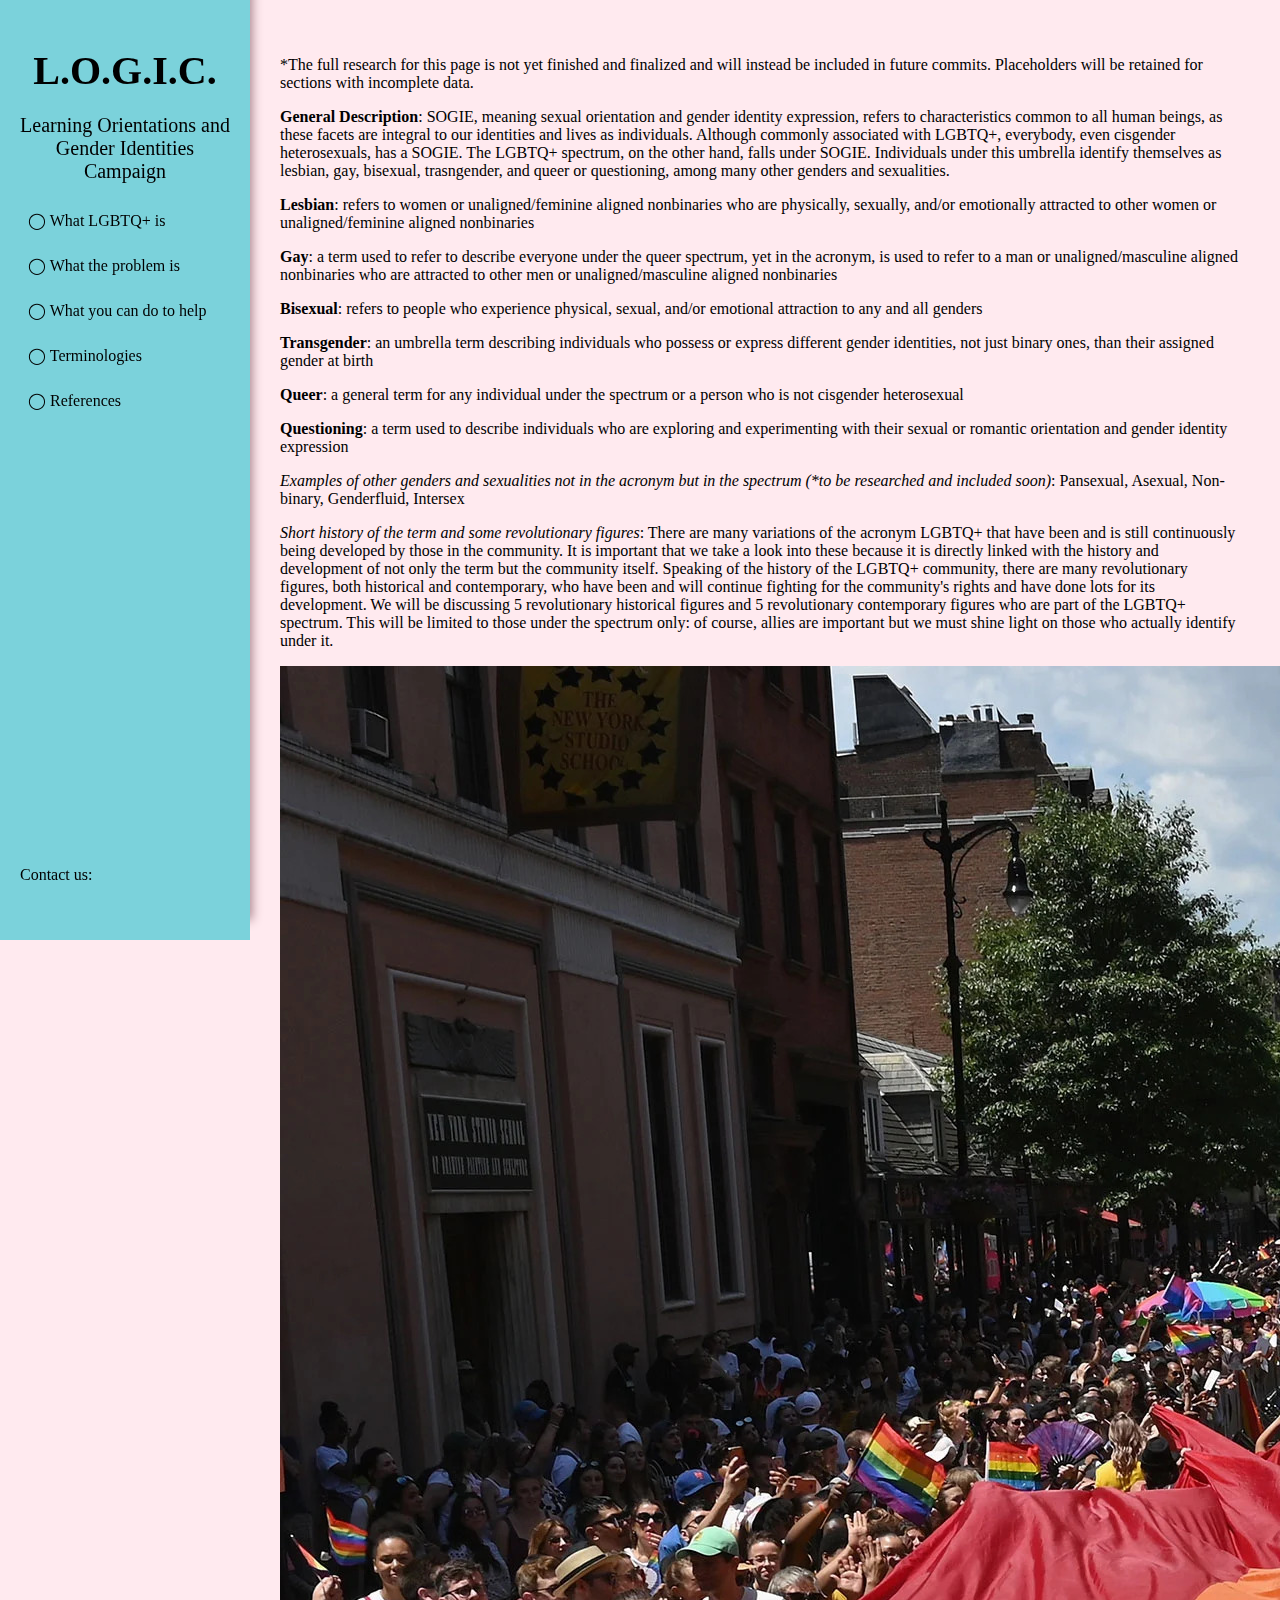
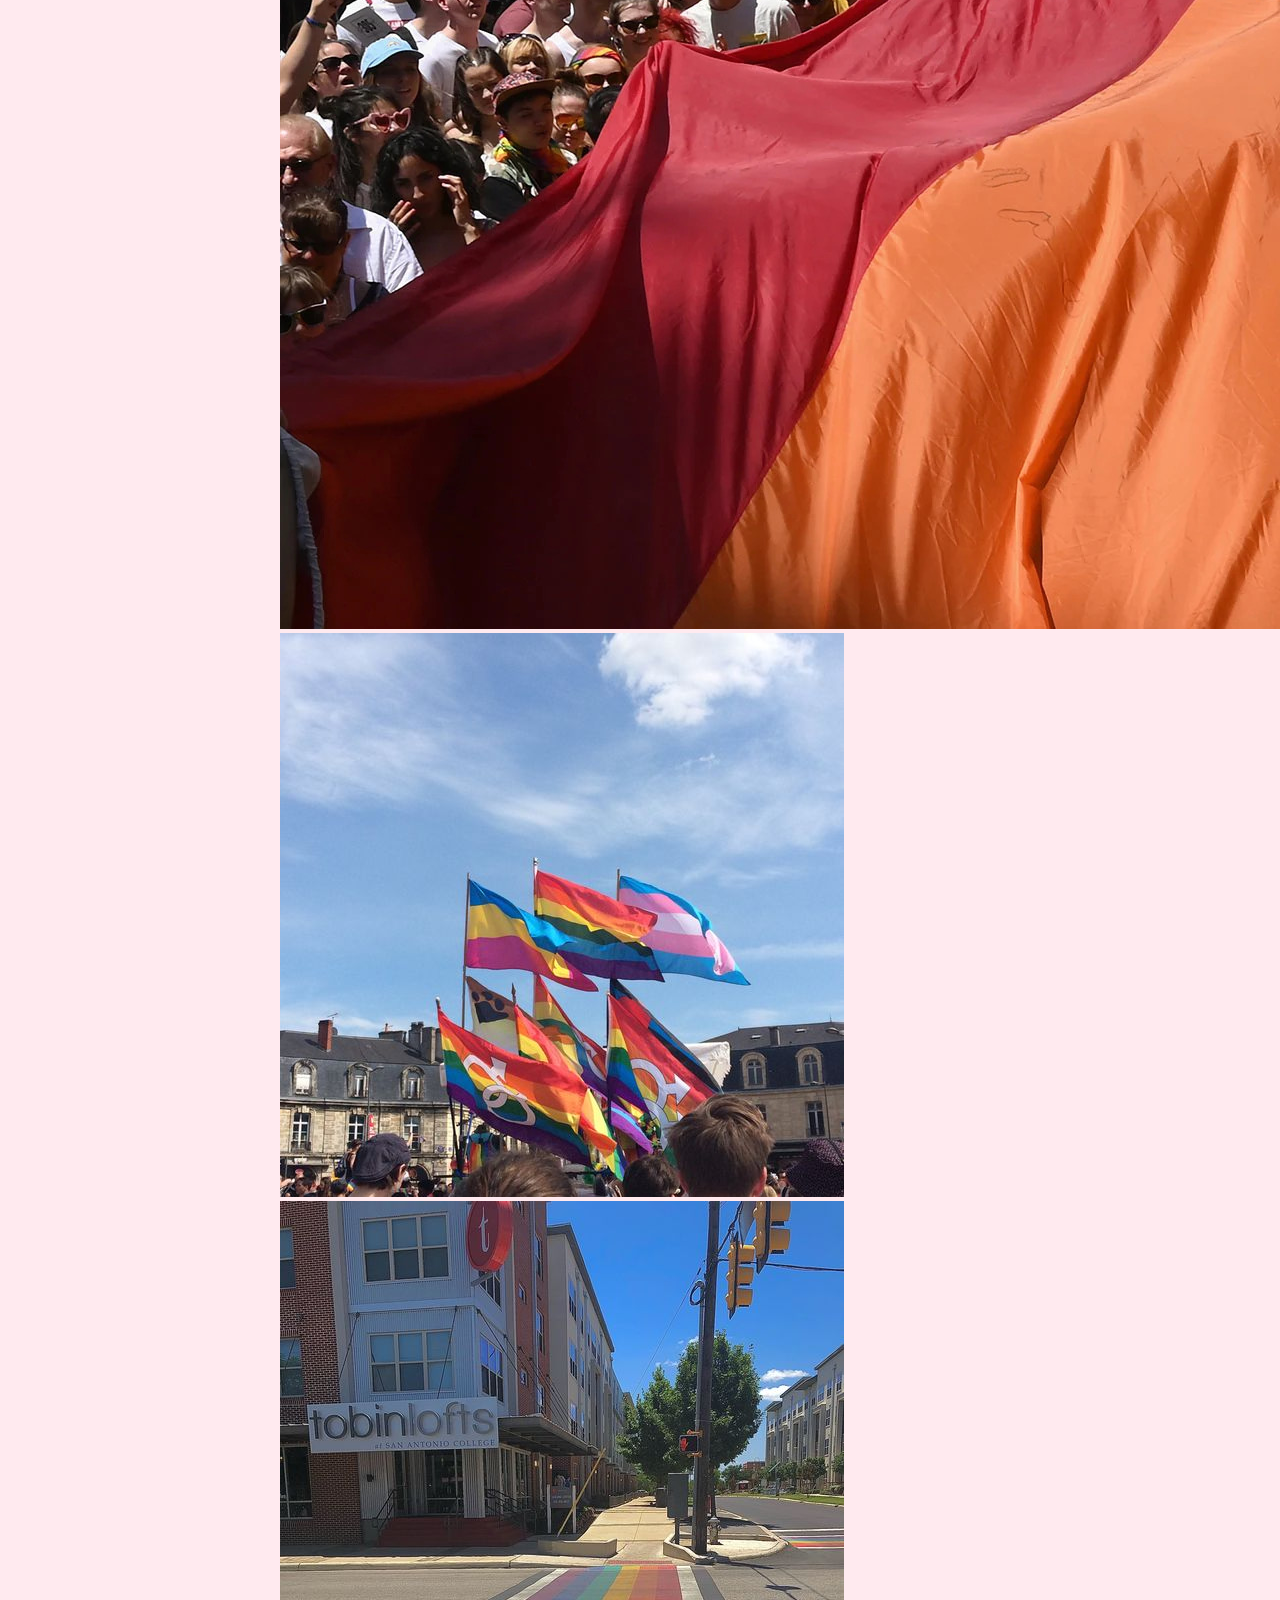
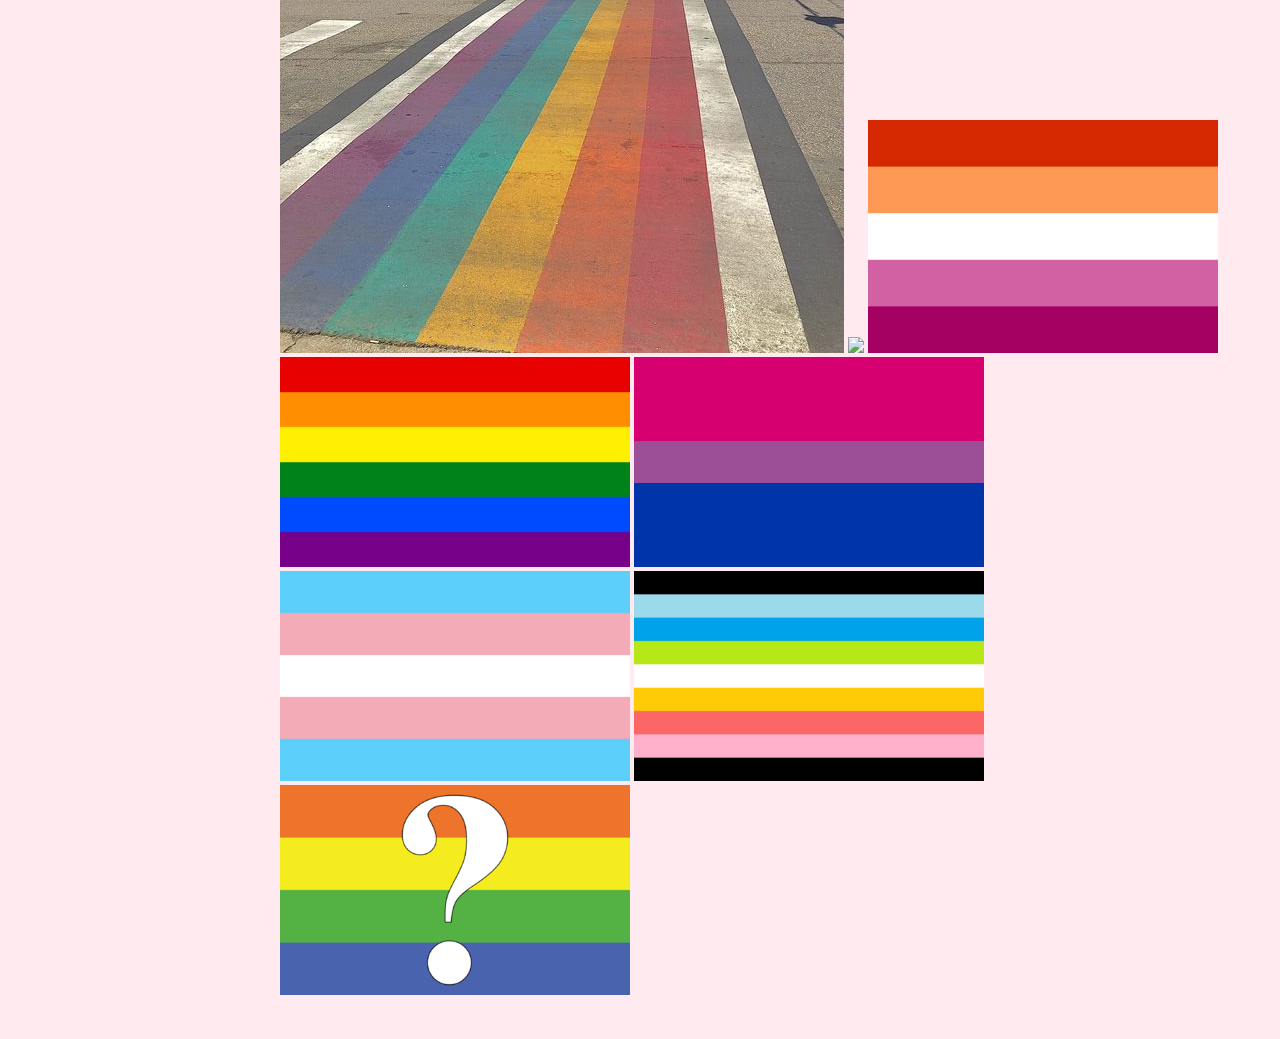
==== page1.html @ 788fd969 "Update page1.html" ====
<!DOCTYPE html>
<html>
    <head>
        <title>L.O.G.I.C.</title>
        <meta charset="UTF-8">
        <meta name="author" content="Alyssa Canillas and Mikaela Allauigan">
        <meta name="keywords" content="Queer, LGBTQ+, Gay, Lesbian, Bisexual, Transgender, Gender, Sexuality, Spectrum">
        <meta name="revised" content="02-10-22">

        <link rel="stylesheet" href="style.css">
        <link rel="icon" href="" type="image/ico">
    </head>
    <body>
        <div class="navbar">
            <div class="title">
                <a href="index.html">
                    <h1>L.O.G.I.C.</h1>
                    <p>Learning Orientations and Gender Identities Campaign</p>
                </a>
            </div>
            <ul>
                <a href="page1.html"><li class="navbuttons">What LGBTQ+ is</li></a>
                <a href="page2.html"><li class="navbuttons">What the problem is</li></a>
                <a href="page3.html"><li class="navbuttons">What you can do to help</li></a>
                <a href="page4.html"><li class="navbuttons">Terminologies</li></a>
                <a href="page5.html"><li class="navbuttons">References</li></a>
            </ul>
            <div class="contact">
                <p>Contact us:</p>
            </div>
        </div>
        <div class="content">
            <div class="description">
                <p>*The full research for this page is not yet finished and finalized and will instead be included in future commits. Placeholders will be retained for sections with incomplete data.</p>
                <p><b>General Description</b>: SOGIE, meaning sexual orientation and gender identity expression, refers to characteristics common to all human beings, as these facets are integral to our identities and lives as individuals. Although commonly associated with LGBTQ+, everybody, even cisgender heterosexuals, has a SOGIE. The LGBTQ+ spectrum, on the other hand, falls under SOGIE. Individuals under this umbrella identify themselves as lesbian, gay, bisexual, trasngender, and queer or questioning, among many other genders and sexualities.</p>
                <p><b>Lesbian</b>: refers to women or unaligned/feminine aligned nonbinaries who are physically, sexually, and/or emotionally attracted to other women or unaligned/feminine aligned nonbinaries </p>
                <p><b>Gay</b>: a term used to refer to describe everyone under the queer spectrum, yet in the acronym, is used to refer to a man or unaligned/masculine aligned nonbinaries who are attracted to other men or unaligned/masculine aligned nonbinaries</p>
                <p><b>Bisexual</b>: refers to people who experience physical, sexual, and/or emotional attraction to any and all genders</p>
                <p><b>Transgender</b>: an umbrella term describing individuals who possess or express different gender identities, not just binary ones, than their assigned gender at birth</p>
                <p><b>Queer</b>: a general term for any individual under the spectrum or a person who is not cisgender heterosexual</p>
                <p><b>Questioning</b>: a term used to describe individuals who are exploring and experimenting with their sexual or romantic orientation and gender identity expression</p>
                <p><i>Examples of other genders and sexualities not in the acronym but in the spectrum (*to be researched and included soon)</i>: Pansexual, Asexual, Non-binary, Genderfluid, Intersex</p>
                <p><i>Short history of the term and some revolutionary figures</i>: There are many variations of the acronym LGBTQ+ that have been and is still continuously being developed by those in the community. It is important that we take a look into these because it is directly linked with the history and development of not only the term but the community itself. Speaking of the history of the LGBTQ+ community, there are many revolutionary figures, both historical and contemporary, who have been and will continue fighting for the community's rights and have done lots for its development. We will be discussing 5 revolutionary historical figures and 5 revolutionary contemporary figures who are part of the LGBTQ+ spectrum. This will be limited to those under the spectrum only: of course, allies are important but we must shine light on those who actually identify under it.</p>
                <img src="images/what is lgbtq.jpg">
                <img src="images/genders and sexualities (1).jpg">
                <img src="images/genders and sexualities (2).jpg">
                <img src="images/pride icon.jpg">
                <img src="images/lesbian.png">
                <img src="images/gay.png">
                <img src="images/bisexual.png">
                <img src="images/transgender.png">
                <img src="images/queer.png">
                <img src="images/questioning.png">
            </div>
        </div>
    </body>
</html>
---- style.css ----
* {
    font-size: 16px;
    text-decoration: none;
    color: black;
}

body {
    background-color: #ffeaef;
    padding: 0px;
    margin: 0px;
}

.navbar {
    width: 210px;
    height: 100%;
    position: fixed;
    top: 0px;
    left: 0px;
    background-color: #7bd2db;
    padding: 20px;
    box-shadow: 2px -20px 10px #a7828b;
}

li.navbuttons {
    list-style-type: none;
    margin-left: -40px;
    margin-bottom: 10px;
    padding: 8px;
    border-radius: 10px;
    transition: ease-in-out background-color 0.2s;
}

li.navbuttons:hover {
    background-color: #ffd9e2;
}

li.navbuttons.selected {
    background-color: #ffd9e2;
}

li.navbuttons::before {
    content: "◯ ";
}

.contact {
    position: fixed;
    bottom: 0px;
}

.title > a > h1 {
    font-size: 40px;
    text-align: center;
    margin-bottom: 0px;
}

.title > a > p {
    font-size: 20px;
    text-align: center;
}

.description {
    margin-left: 240px;
    padding: 40px;
}
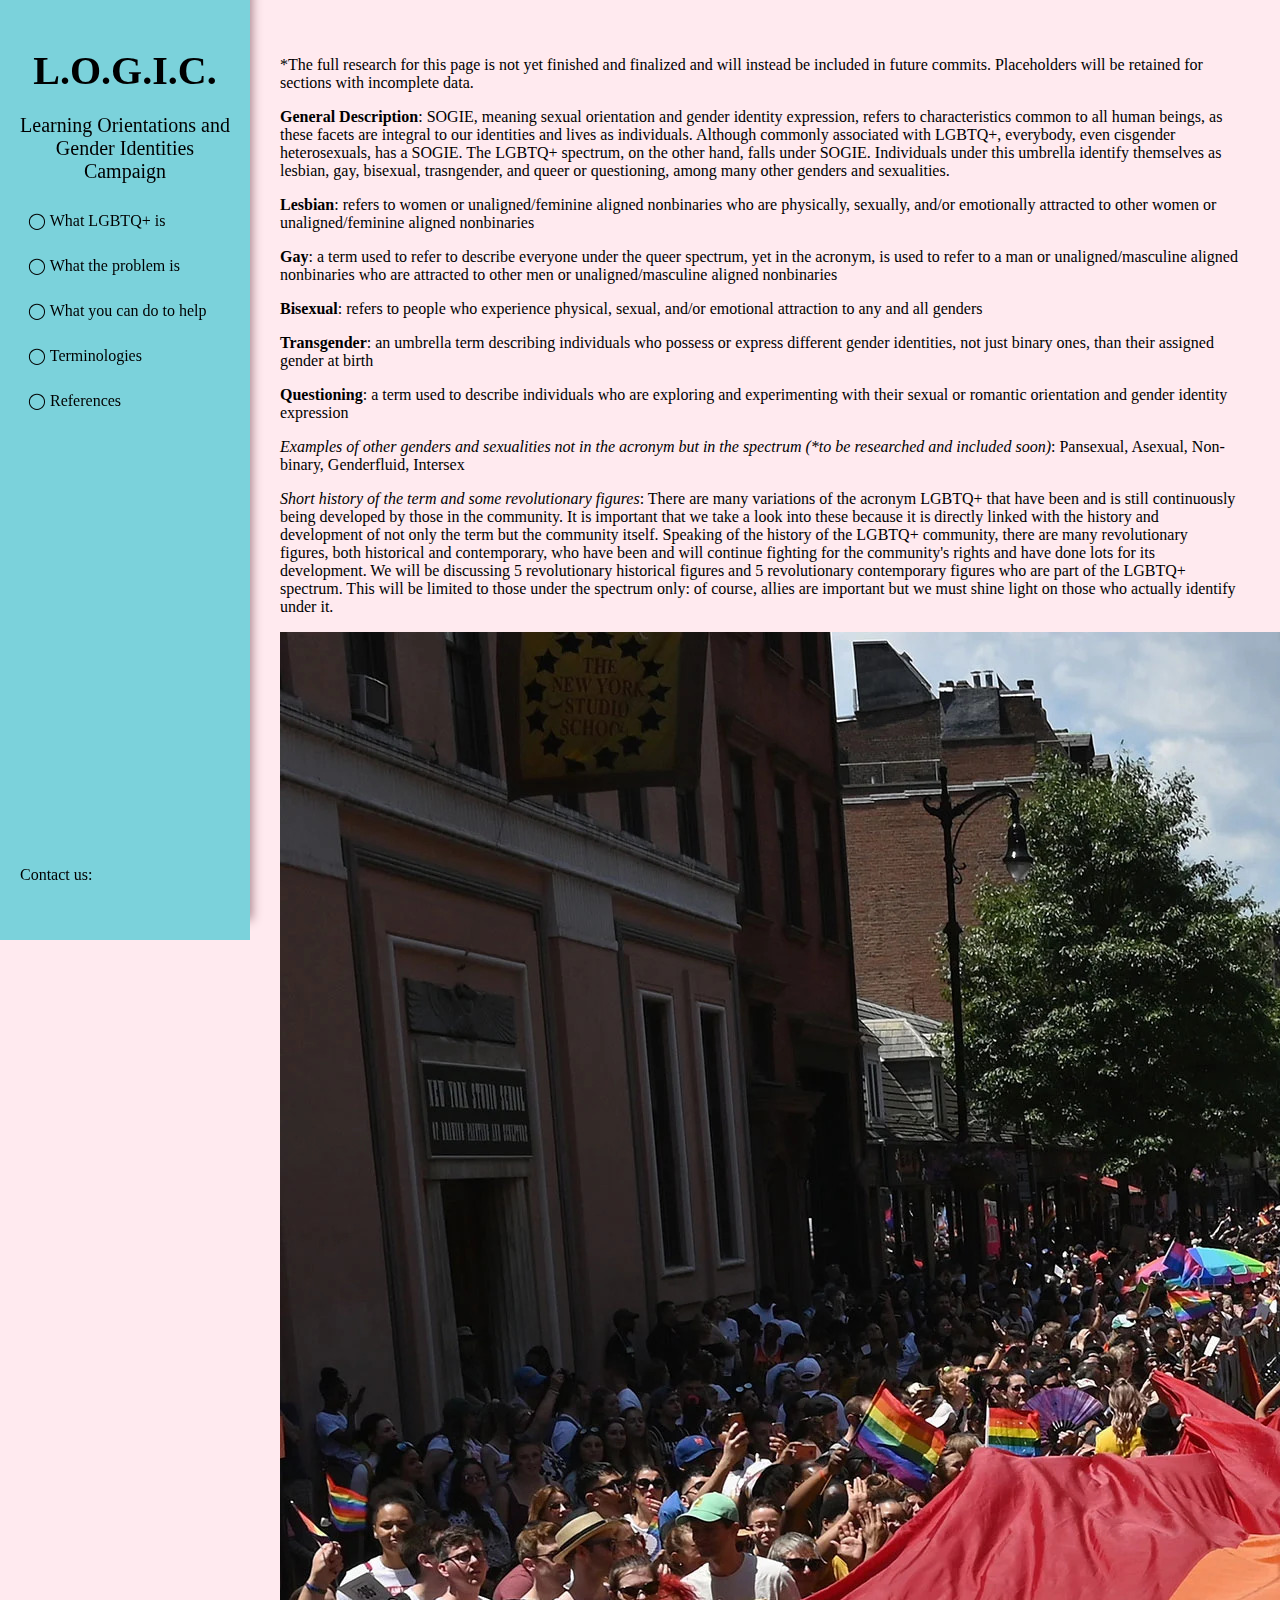
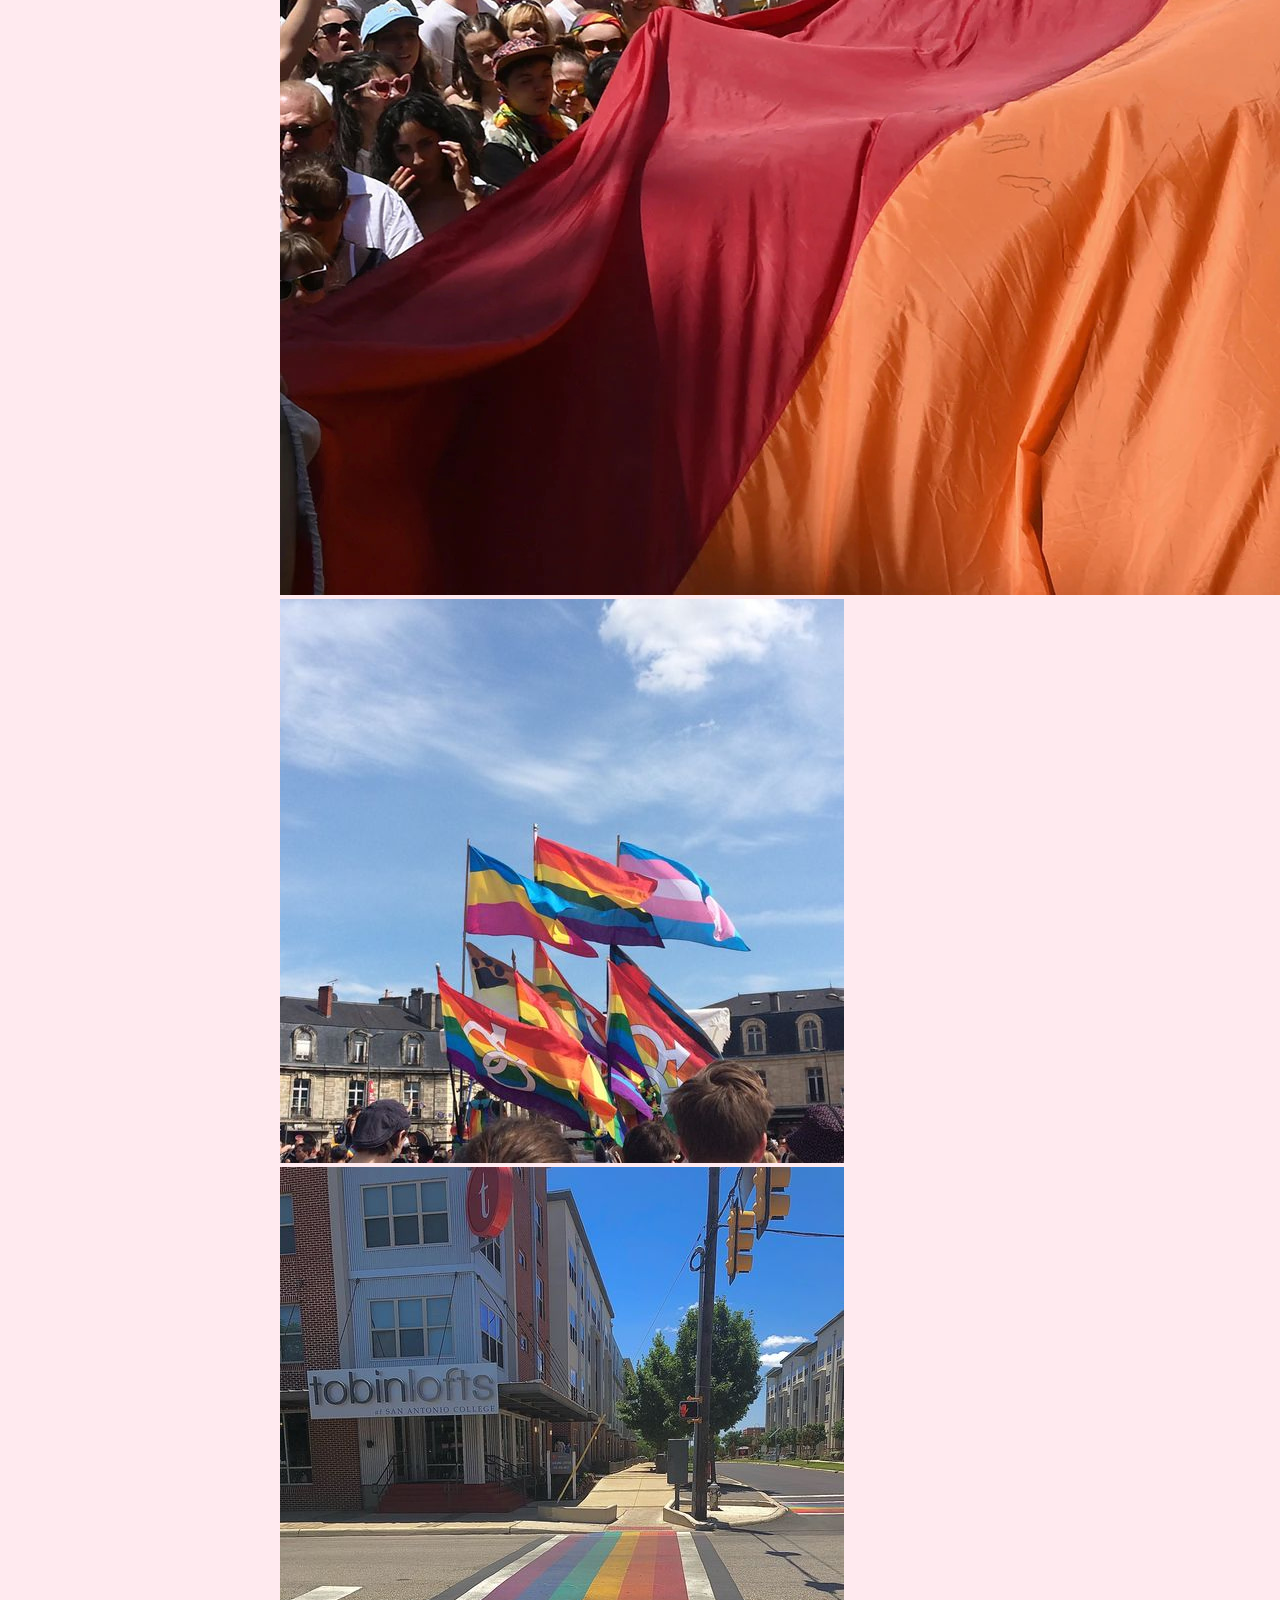
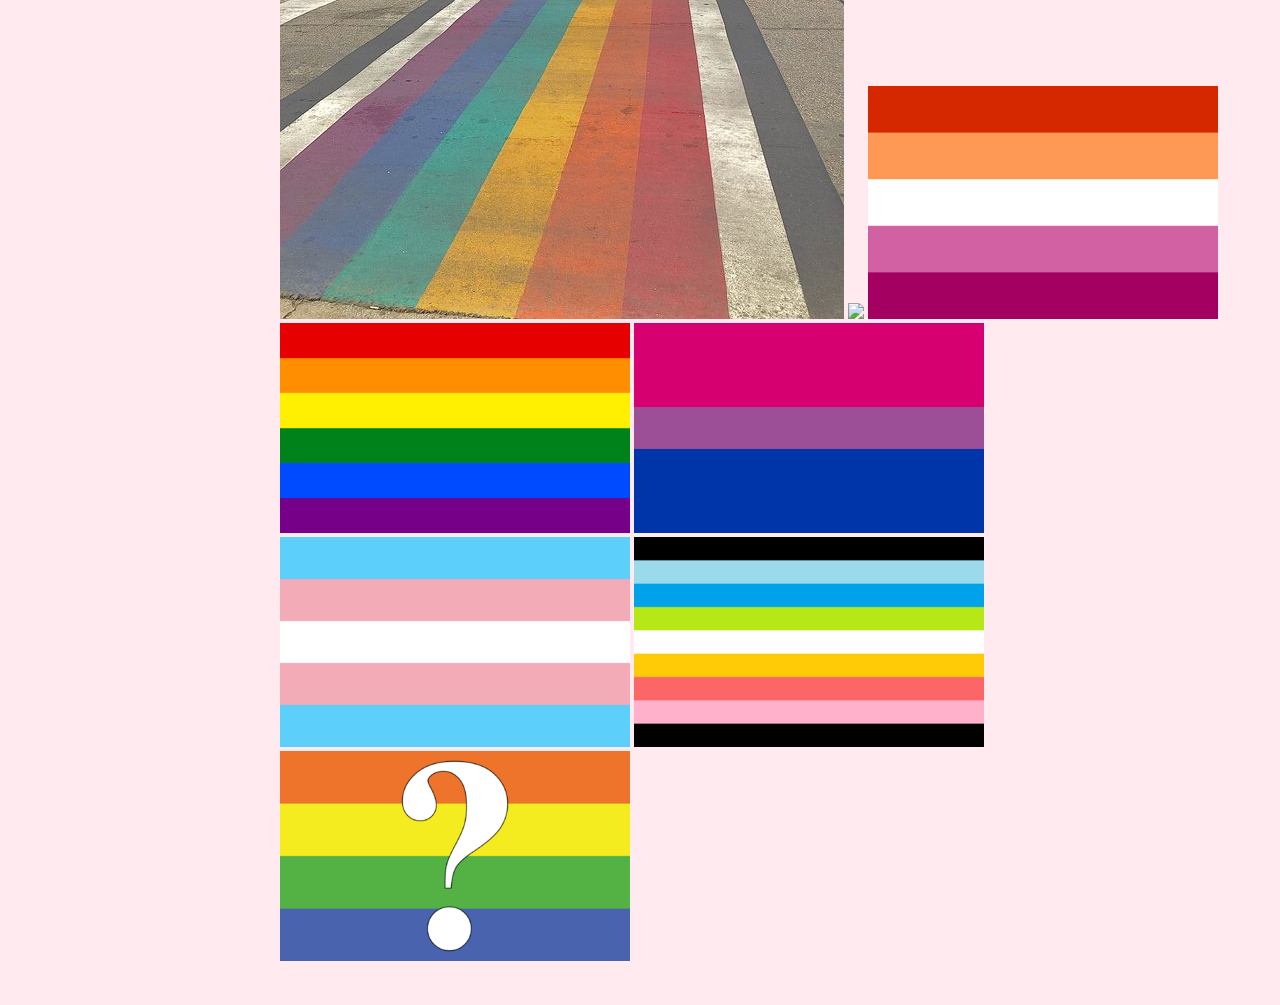
==== commit 951892b5: "Update page1.html" ====
--- a/page1.html
+++ b/page1.html
@@ -37,7 +37,6 @@
                 <p><b>Gay</b>: a term used to refer to describe everyone under the queer spectrum, yet in the acronym, is used to refer to a man or unaligned/masculine aligned nonbinaries who are attracted to other men or unaligned/masculine aligned nonbinaries</p>
                 <p><b>Bisexual</b>: refers to people who experience physical, sexual, and/or emotional attraction to any and all genders</p>
                 <p><b>Transgender</b>: an umbrella term describing individuals who possess or express different gender identities, not just binary ones, than their assigned gender at birth</p>
-                <p><b>Queer</b>: a general term for any individual under the spectrum or a person who is not cisgender heterosexual</p>
                 <p><b>Questioning</b>: a term used to describe individuals who are exploring and experimenting with their sexual or romantic orientation and gender identity expression</p>
                 <p><i>Examples of other genders and sexualities not in the acronym but in the spectrum (*to be researched and included soon)</i>: Pansexual, Asexual, Non-binary, Genderfluid, Intersex</p>
                 <p><i>Short history of the term and some revolutionary figures</i>: There are many variations of the acronym LGBTQ+ that have been and is still continuously being developed by those in the community. It is important that we take a look into these because it is directly linked with the history and development of not only the term but the community itself. Speaking of the history of the LGBTQ+ community, there are many revolutionary figures, both historical and contemporary, who have been and will continue fighting for the community's rights and have done lots for its development. We will be discussing 5 revolutionary historical figures and 5 revolutionary contemporary figures who are part of the LGBTQ+ spectrum. This will be limited to those under the spectrum only: of course, allies are important but we must shine light on those who actually identify under it.</p>
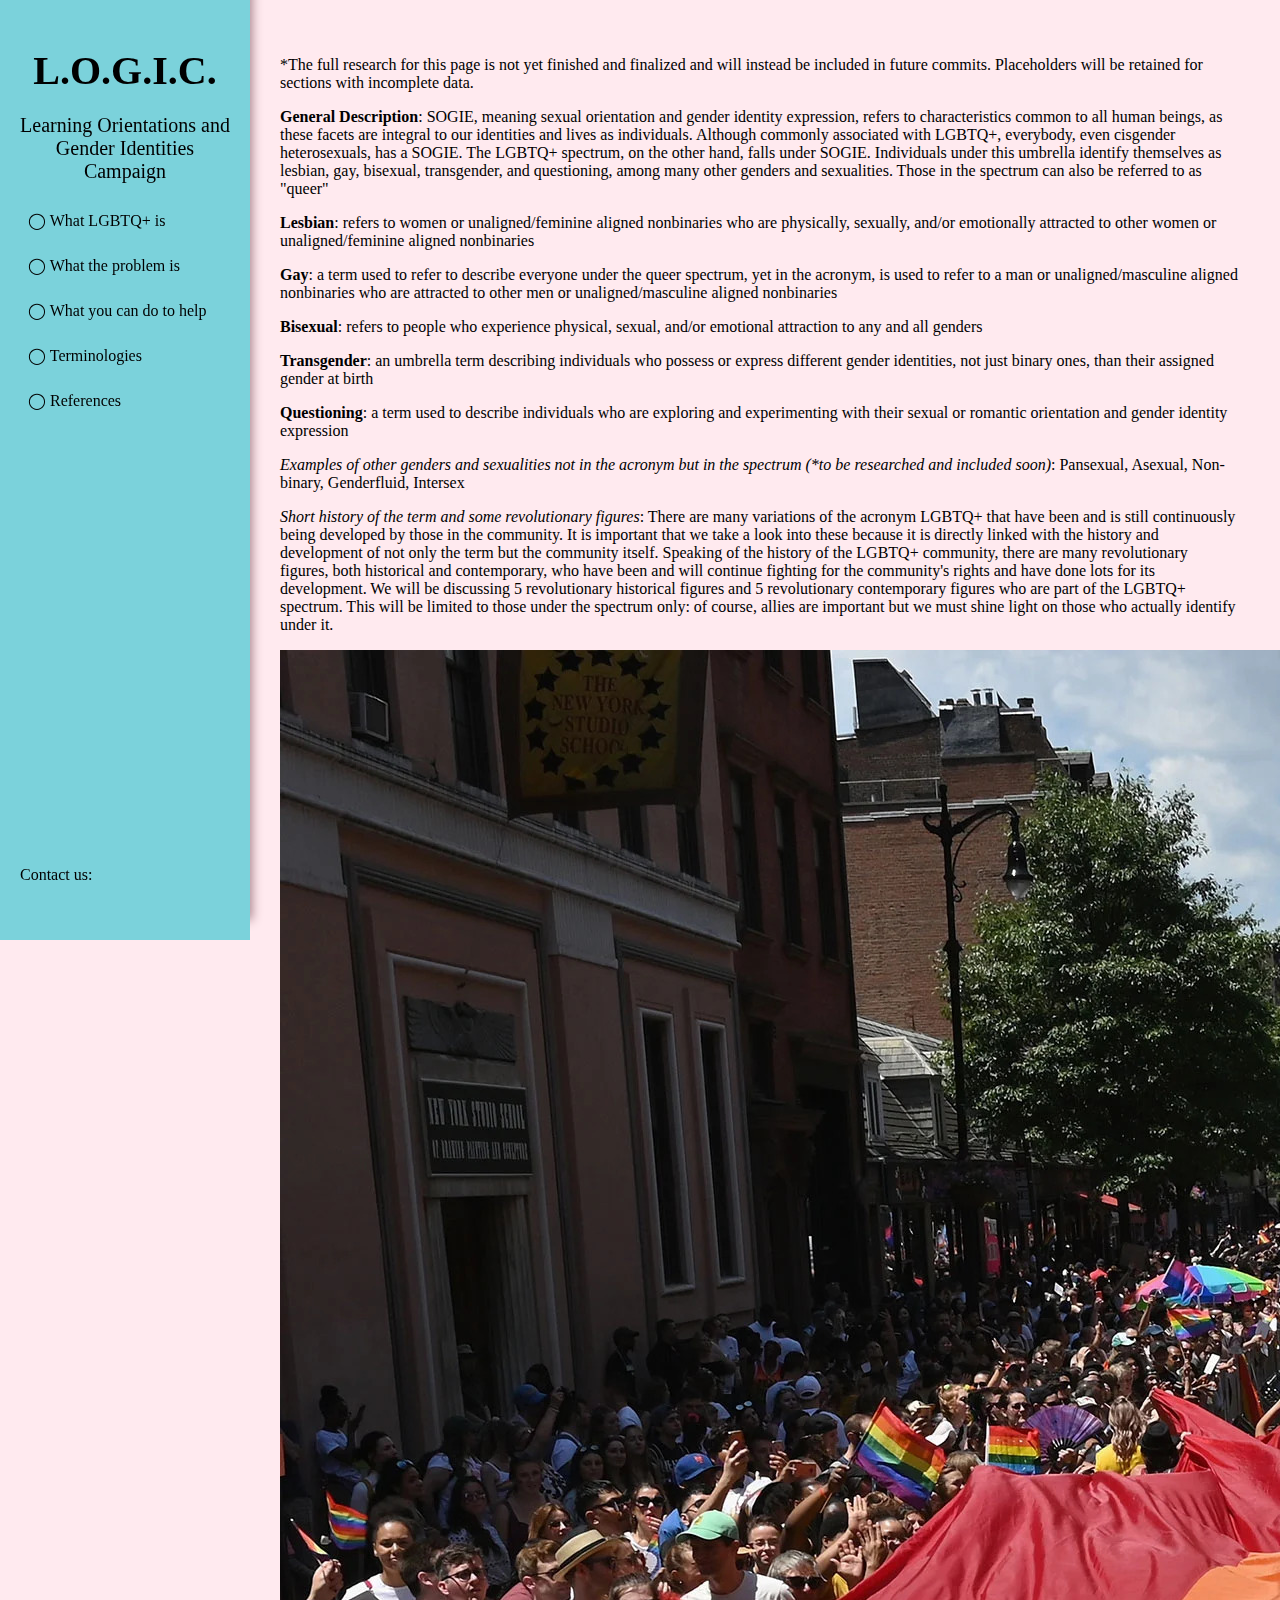
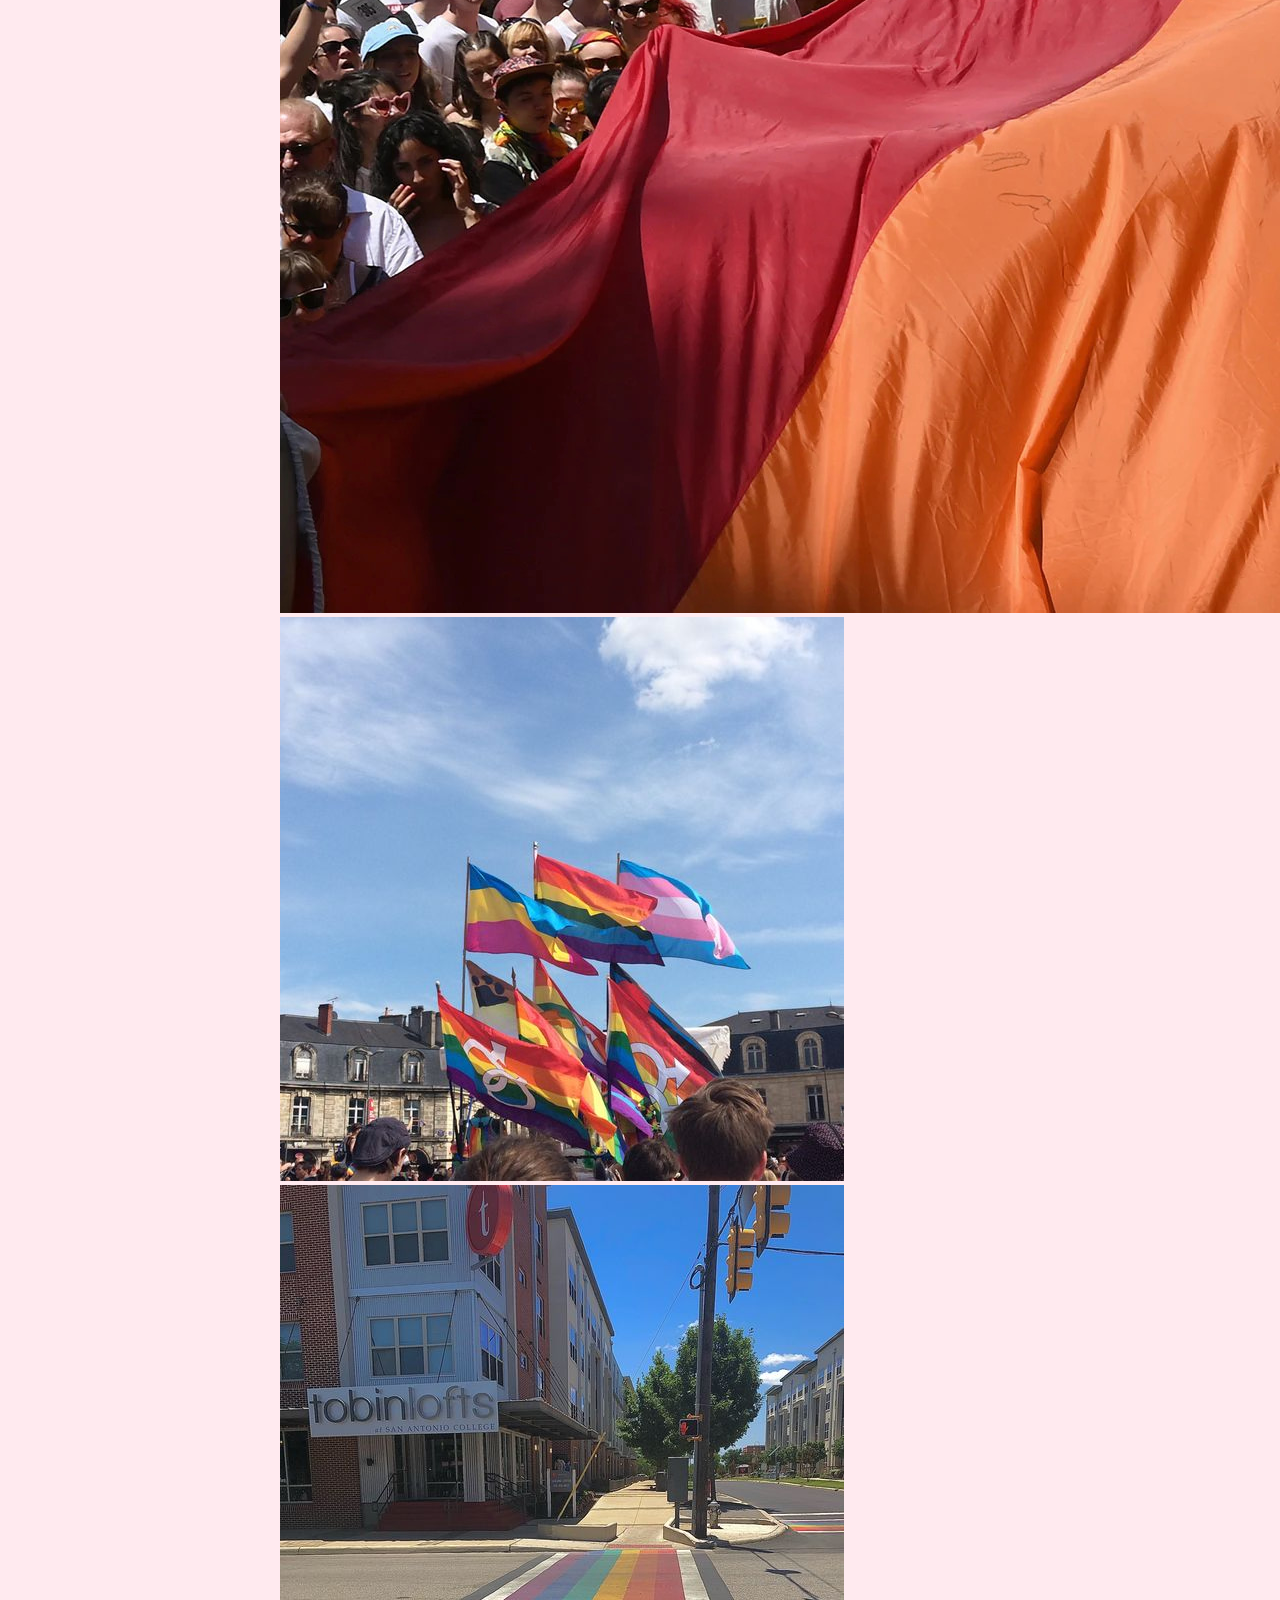
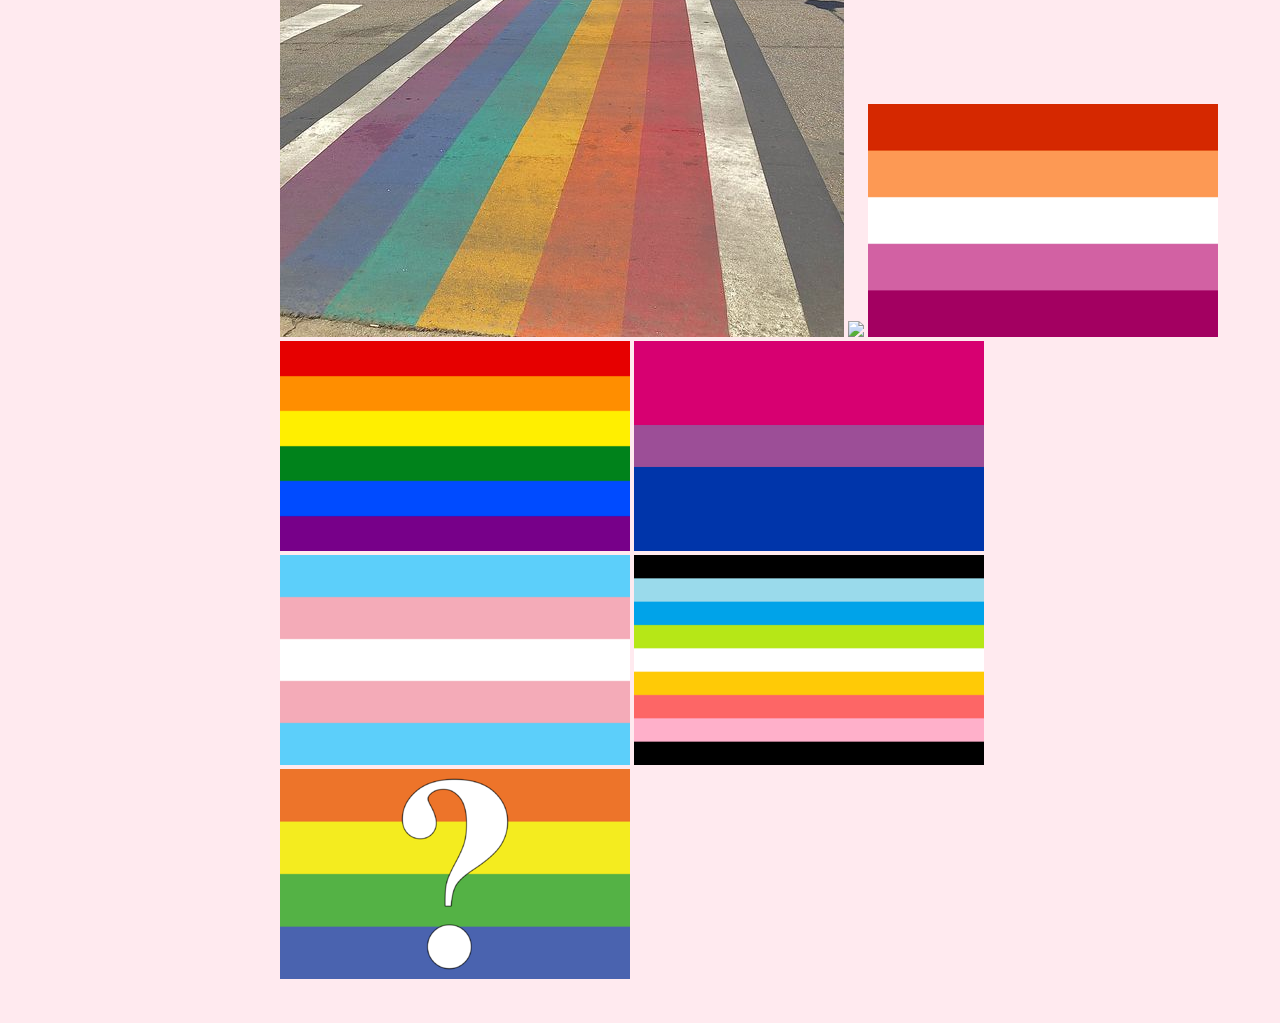
==== commit b49cd9ba: "Update page1.html" ====
--- a/page1.html
+++ b/page1.html
@@ -32,7 +32,7 @@
         <div class="content">
             <div class="description">
                 <p>*The full research for this page is not yet finished and finalized and will instead be included in future commits. Placeholders will be retained for sections with incomplete data.</p>
-                <p><b>General Description</b>: SOGIE, meaning sexual orientation and gender identity expression, refers to characteristics common to all human beings, as these facets are integral to our identities and lives as individuals. Although commonly associated with LGBTQ+, everybody, even cisgender heterosexuals, has a SOGIE. The LGBTQ+ spectrum, on the other hand, falls under SOGIE. Individuals under this umbrella identify themselves as lesbian, gay, bisexual, trasngender, and queer or questioning, among many other genders and sexualities.</p>
+                <p><b>General Description</b>: SOGIE, meaning sexual orientation and gender identity expression, refers to characteristics common to all human beings, as these facets are integral to our identities and lives as individuals. Although commonly associated with LGBTQ+, everybody, even cisgender heterosexuals, has a SOGIE. The LGBTQ+ spectrum, on the other hand, falls under SOGIE. Individuals under this umbrella identify themselves as <a href="#lesbian">lesbian</a>, <a href="#gay">gay</a>, <a href="#bisexual">bisexual</a>, <a href="#transgender">transgender</a>, and <a href="#questioning">questioning</a>, among many <a href="#other">other genders and sexualities</a>. Those in the spectrum can also be referred to as "queer"</p>
                 <p><b>Lesbian</b>: refers to women or unaligned/feminine aligned nonbinaries who are physically, sexually, and/or emotionally attracted to other women or unaligned/feminine aligned nonbinaries </p>
                 <p><b>Gay</b>: a term used to refer to describe everyone under the queer spectrum, yet in the acronym, is used to refer to a man or unaligned/masculine aligned nonbinaries who are attracted to other men or unaligned/masculine aligned nonbinaries</p>
                 <p><b>Bisexual</b>: refers to people who experience physical, sexual, and/or emotional attraction to any and all genders</p>
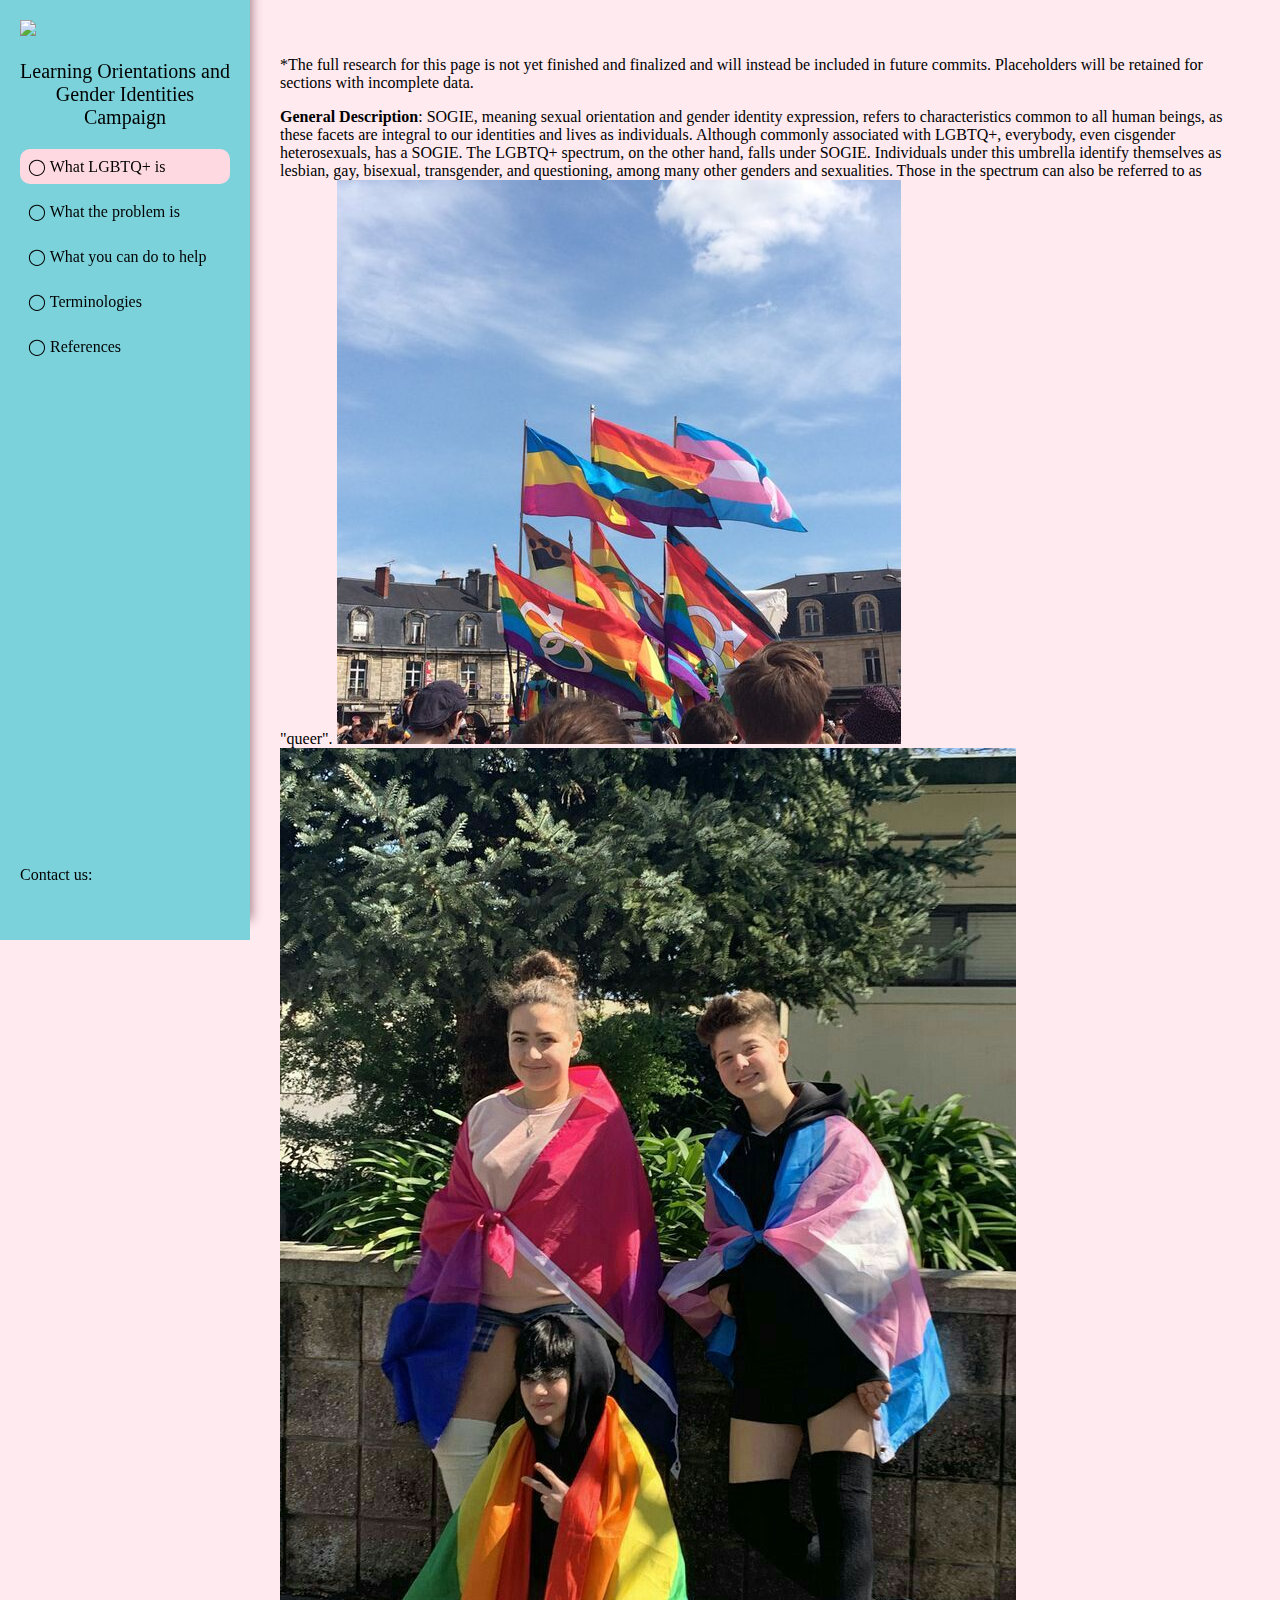
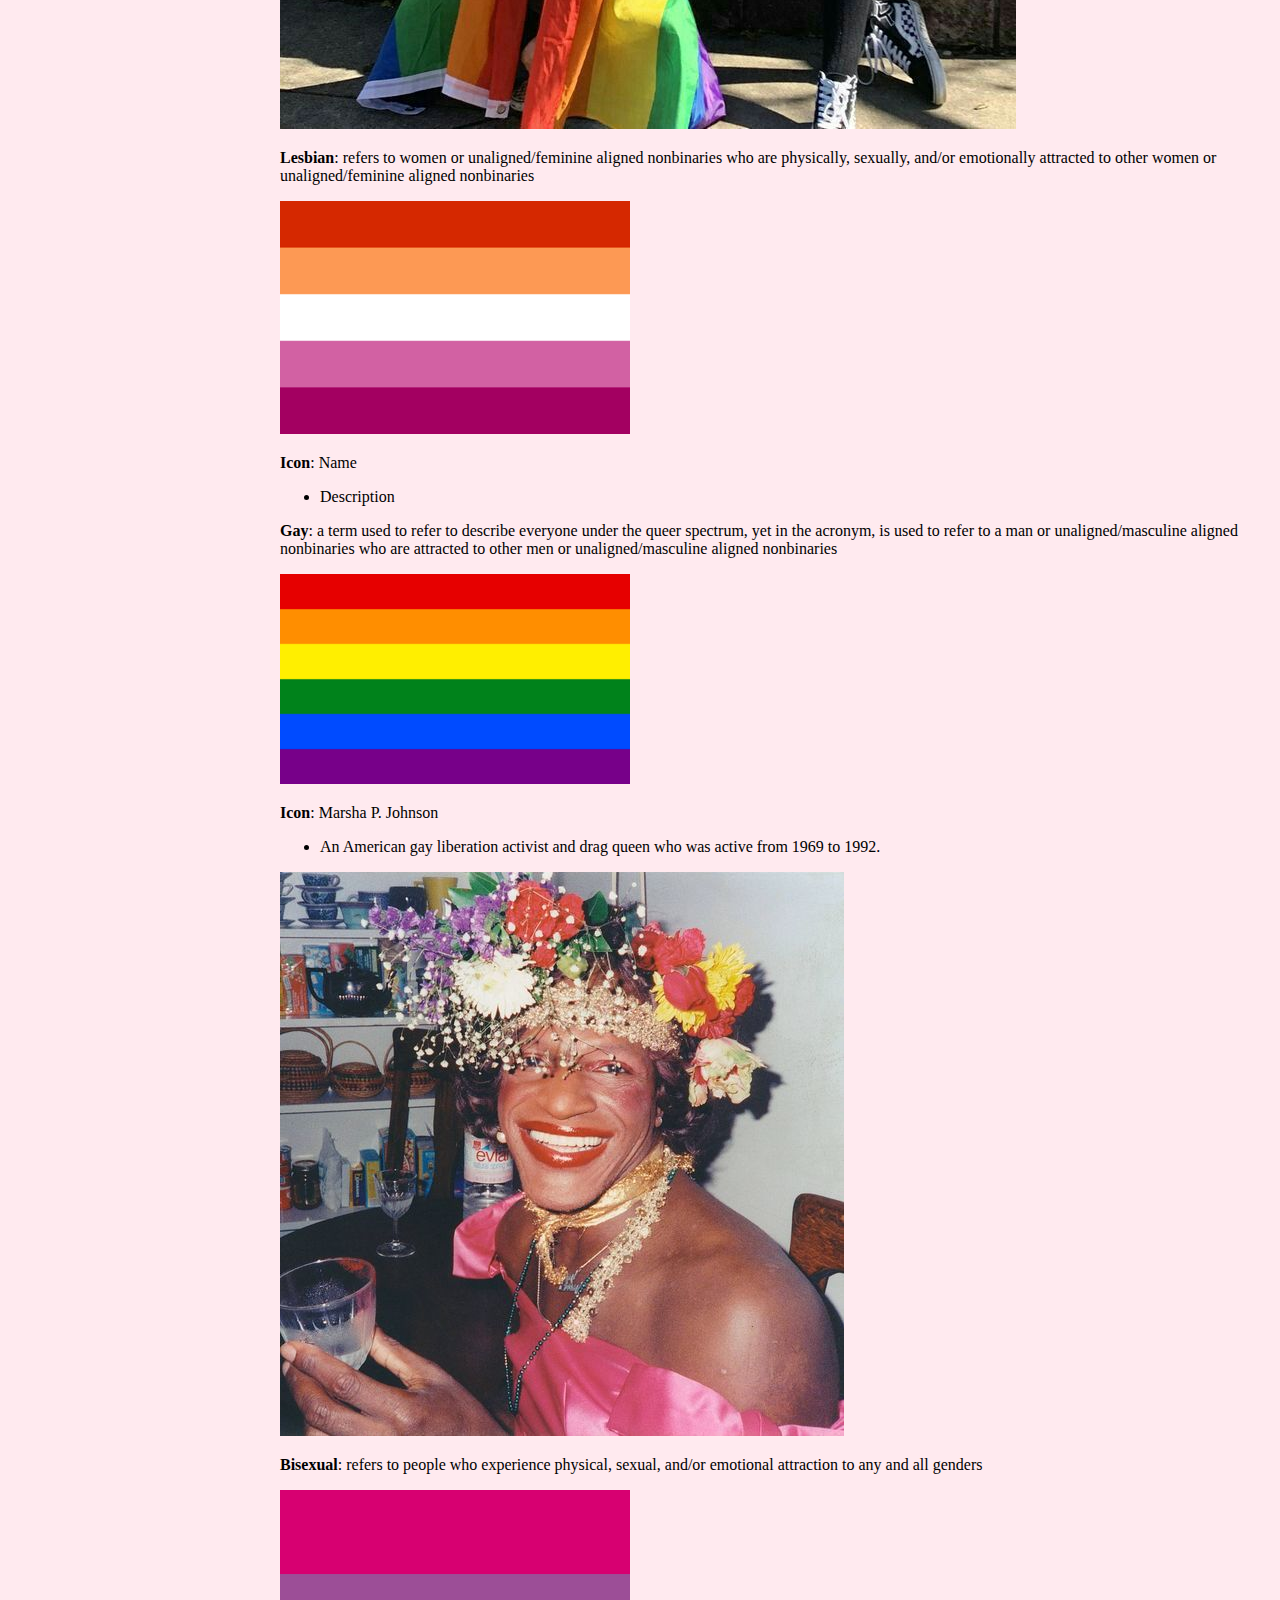
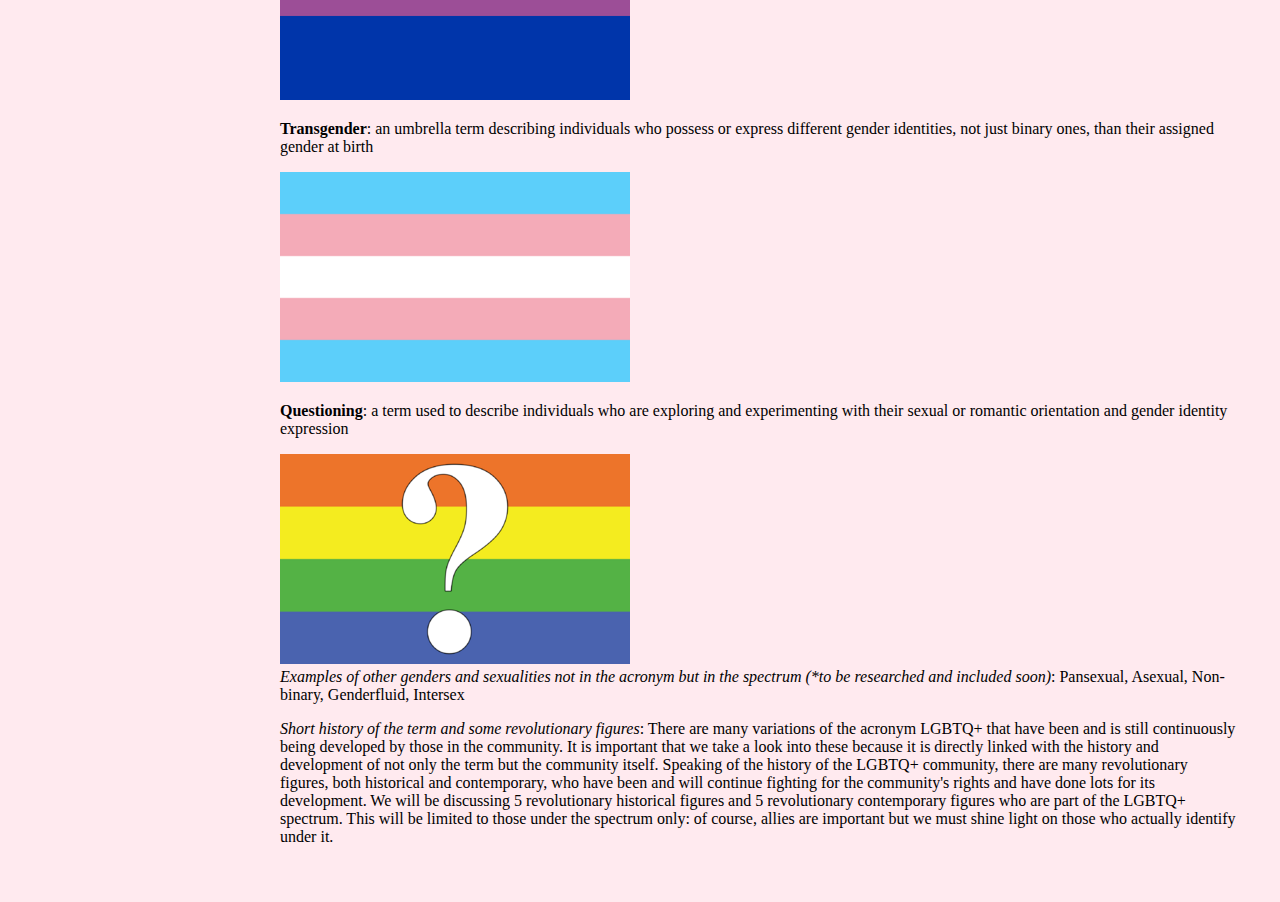
==== commit 42506427: "added logo, layout content" ====
--- a/page1.html
+++ b/page1.html
@@ -14,12 +14,12 @@
         <div class="navbar">
             <div class="title">
                 <a href="index.html">
-                    <h1>L.O.G.I.C.</h1>
-                    <p>Learning Orientations and Gender Identities Campaign</p>
+                    <img src="images/logo.png" id="logo">
+                    <p id="title">Learning Orientations and Gender Identities Campaign</p>
                 </a>
             </div>
             <ul>
-                <a href="page1.html"><li class="navbuttons">What LGBTQ+ is</li></a>
+                <a href="page1.html"><li class="navbuttons selected">What LGBTQ+ is</li></a>
                 <a href="page2.html"><li class="navbuttons">What the problem is</li></a>
                 <a href="page3.html"><li class="navbuttons">What you can do to help</li></a>
                 <a href="page4.html"><li class="navbuttons">Terminologies</li></a>
@@ -32,24 +32,54 @@
         <div class="content">
             <div class="description">
                 <p>*The full research for this page is not yet finished and finalized and will instead be included in future commits. Placeholders will be retained for sections with incomplete data.</p>
-                <p><b>General Description</b>: SOGIE, meaning sexual orientation and gender identity expression, refers to characteristics common to all human beings, as these facets are integral to our identities and lives as individuals. Although commonly associated with LGBTQ+, everybody, even cisgender heterosexuals, has a SOGIE. The LGBTQ+ spectrum, on the other hand, falls under SOGIE. Individuals under this umbrella identify themselves as <a href="#lesbian">lesbian</a>, <a href="#gay">gay</a>, <a href="#bisexual">bisexual</a>, <a href="#transgender">transgender</a>, and <a href="#questioning">questioning</a>, among many <a href="#other">other genders and sexualities</a>. Those in the spectrum can also be referred to as "queer"</p>
-                <p><b>Lesbian</b>: refers to women or unaligned/feminine aligned nonbinaries who are physically, sexually, and/or emotionally attracted to other women or unaligned/feminine aligned nonbinaries </p>
-                <p><b>Gay</b>: a term used to refer to describe everyone under the queer spectrum, yet in the acronym, is used to refer to a man or unaligned/masculine aligned nonbinaries who are attracted to other men or unaligned/masculine aligned nonbinaries</p>
-                <p><b>Bisexual</b>: refers to people who experience physical, sexual, and/or emotional attraction to any and all genders</p>
-                <p><b>Transgender</b>: an umbrella term describing individuals who possess or express different gender identities, not just binary ones, than their assigned gender at birth</p>
-                <p><b>Questioning</b>: a term used to describe individuals who are exploring and experimenting with their sexual or romantic orientation and gender identity expression</p>
-                <p><i>Examples of other genders and sexualities not in the acronym but in the spectrum (*to be researched and included soon)</i>: Pansexual, Asexual, Non-binary, Genderfluid, Intersex</p>
+                <div id="lgbtq">
+                    <span><b>General Description</b>: SOGIE, meaning sexual orientation and gender identity expression, refers to characteristics common to all human beings, as these facets are integral to our identities and lives as individuals. Although commonly associated with LGBTQ+, everybody, even cisgender heterosexuals, has a SOGIE. The LGBTQ+ spectrum, on the other hand, falls under SOGIE. Individuals under this umbrella identify themselves as <a href="#lesbian">lesbian</a>, <a href="#gay">gay</a>, <a href="#bisexual">bisexual</a>, <a href="#transgender">transgender</a>, and <a href="#questioning">questioning</a>, among many <a href="#other">other genders and sexualities</a>. Those in the spectrum can also be referred to as "queer".</span>
+                    <img src="images/genders and sexualities (1).jpg">
+                    <img src="images/lgbtq flags.jpg">
+                </div>
+                <div class="identities">
+                    <div class="expression">
+                        <p id="lesbian"><b>Lesbian</b>: refers to women or unaligned/feminine aligned nonbinaries who are physically, sexually, and/or emotionally attracted to other women or unaligned/feminine aligned nonbinaries </p>
+                        <img src="images/lesbian.png">
+                    </div>
+                    <div class="icons">
+                        <div class="idols">
+                            <p><b>Icon</b>: Name</p>
+                            <ul>
+                                <li>Description</li>
+                            </ul>
+                        </div>
+                    </div>
+                </div>
+                <div class="identities">
+                    <div class="expression">
+                        <p id="gay"><b>Gay</b>: a term used to refer to describe everyone under the queer spectrum, yet in the acronym, is used to refer to a man or unaligned/masculine aligned nonbinaries who are attracted to other men or unaligned/masculine aligned nonbinaries</p>
+                        <img src="images/gay.png">
+                    </div>
+                    <div class="icons">
+                        <div class="idols">
+                            <p><b>Icon</b>: Marsha P. Johnson</p>
+                            <ul>
+                                <li>An American gay liberation activist and drag queen who was active from 1969 to 1992.</li>
+                            </ul>
+                        </div>
+                        <img src="images/lgbtq icon.jpg">
+                    </div>
+                </div>
+                <div class="identities">
+                    <p id="bisexual"><b>Bisexual</b>: refers to people who experience physical, sexual, and/or emotional attraction to any and all genders</p>
+                    <img src="images/bisexual.png">
+                </div>
+                <div class="identities">
+                    <p id="transgender"><b>Transgender</b>: an umbrella term describing individuals who possess or express different gender identities, not just binary ones, than their assigned gender at birth</p>
+                    <img src="images/transgender.png">
+                </div>
+                <div class="identities">
+                    <p><b>Questioning</b>: a term used to describe individuals who are exploring and experimenting with their sexual or romantic orientation and gender identity expression</p>
+                    <img src="images/questioning.png">
+                </div>
+                <i>Examples of other genders and sexualities not in the acronym but in the spectrum (*to be researched and included soon)</i>: Pansexual, Asexual, Non-binary, Genderfluid, Intersex</p>
                 <p><i>Short history of the term and some revolutionary figures</i>: There are many variations of the acronym LGBTQ+ that have been and is still continuously being developed by those in the community. It is important that we take a look into these because it is directly linked with the history and development of not only the term but the community itself. Speaking of the history of the LGBTQ+ community, there are many revolutionary figures, both historical and contemporary, who have been and will continue fighting for the community's rights and have done lots for its development. We will be discussing 5 revolutionary historical figures and 5 revolutionary contemporary figures who are part of the LGBTQ+ spectrum. This will be limited to those under the spectrum only: of course, allies are important but we must shine light on those who actually identify under it.</p>
-                <img src="images/what is lgbtq.jpg">
-                <img src="images/genders and sexualities (1).jpg">
-                <img src="images/genders and sexualities (2).jpg">
-                <img src="images/pride icon.jpg">
-                <img src="images/lesbian.png">
-                <img src="images/gay.png">
-                <img src="images/bisexual.png">
-                <img src="images/transgender.png">
-                <img src="images/queer.png">
-                <img src="images/questioning.png">
             </div>
         </div>
     </body>
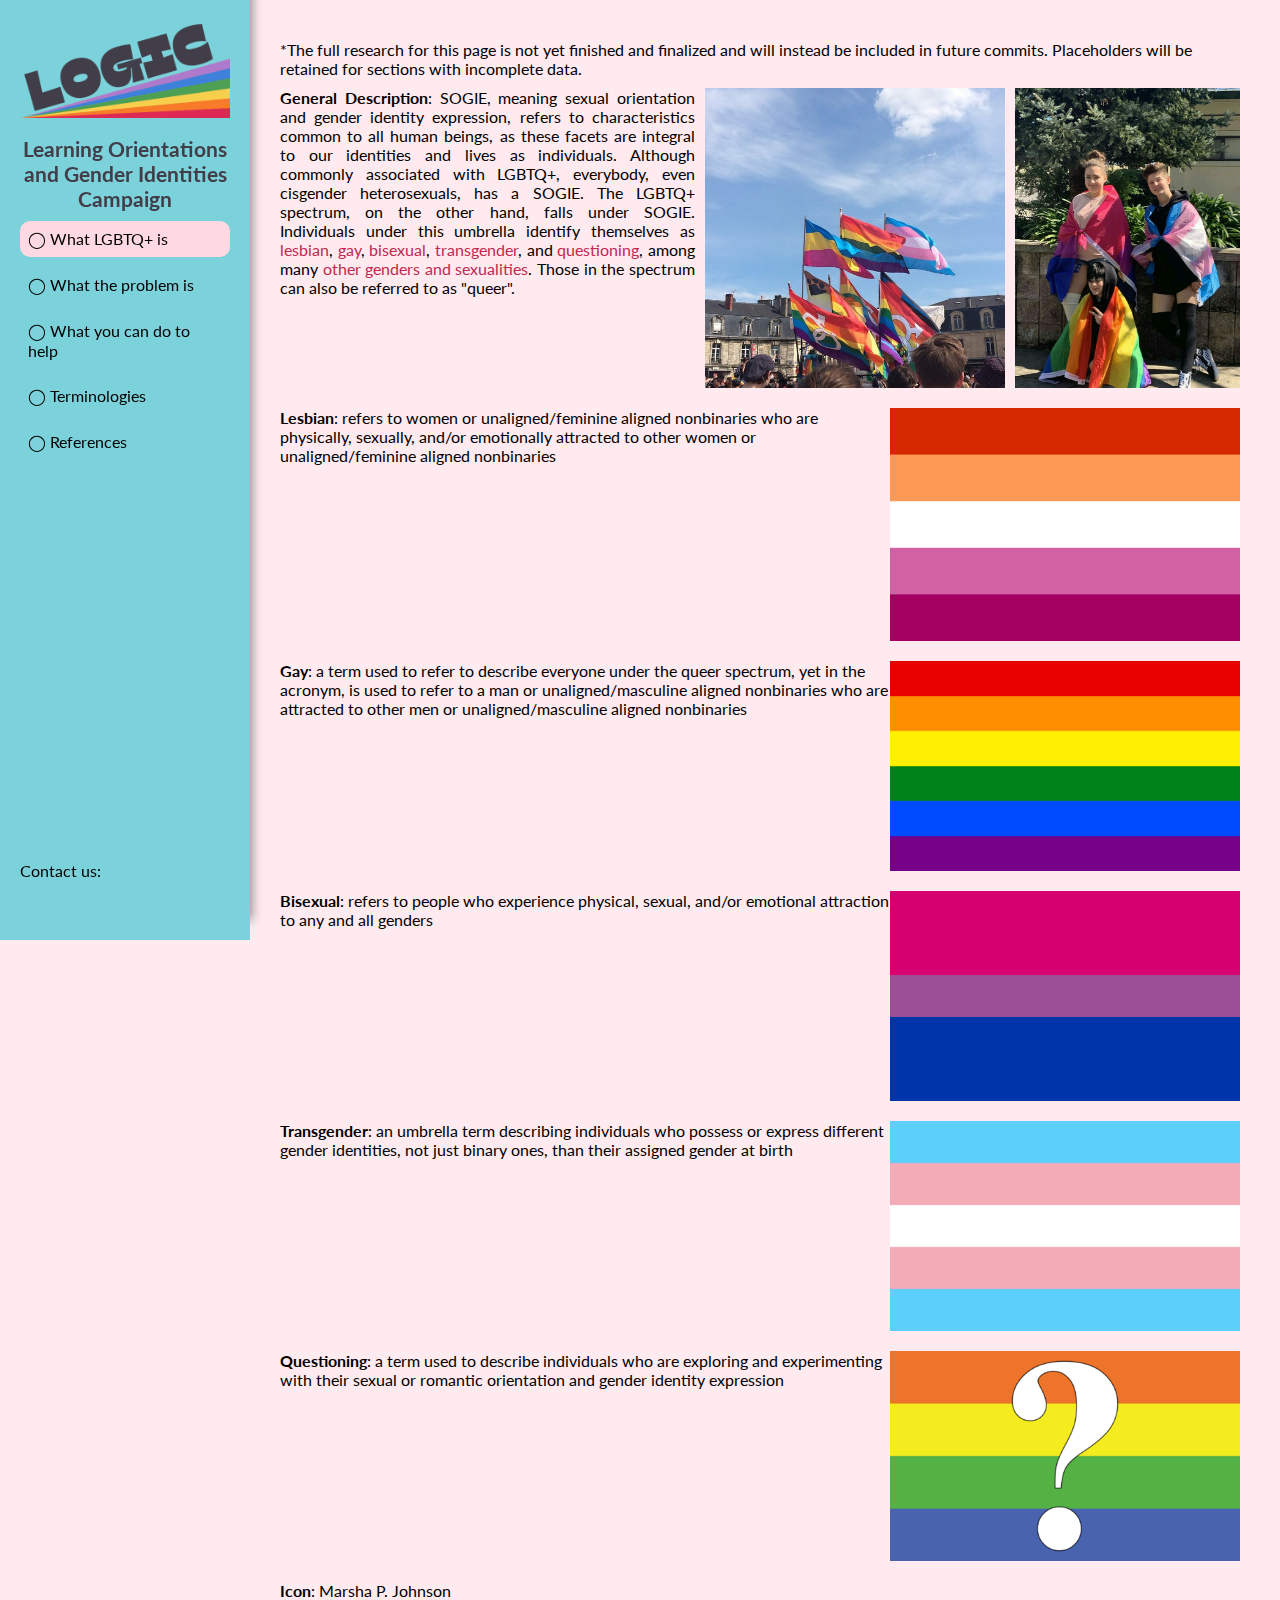
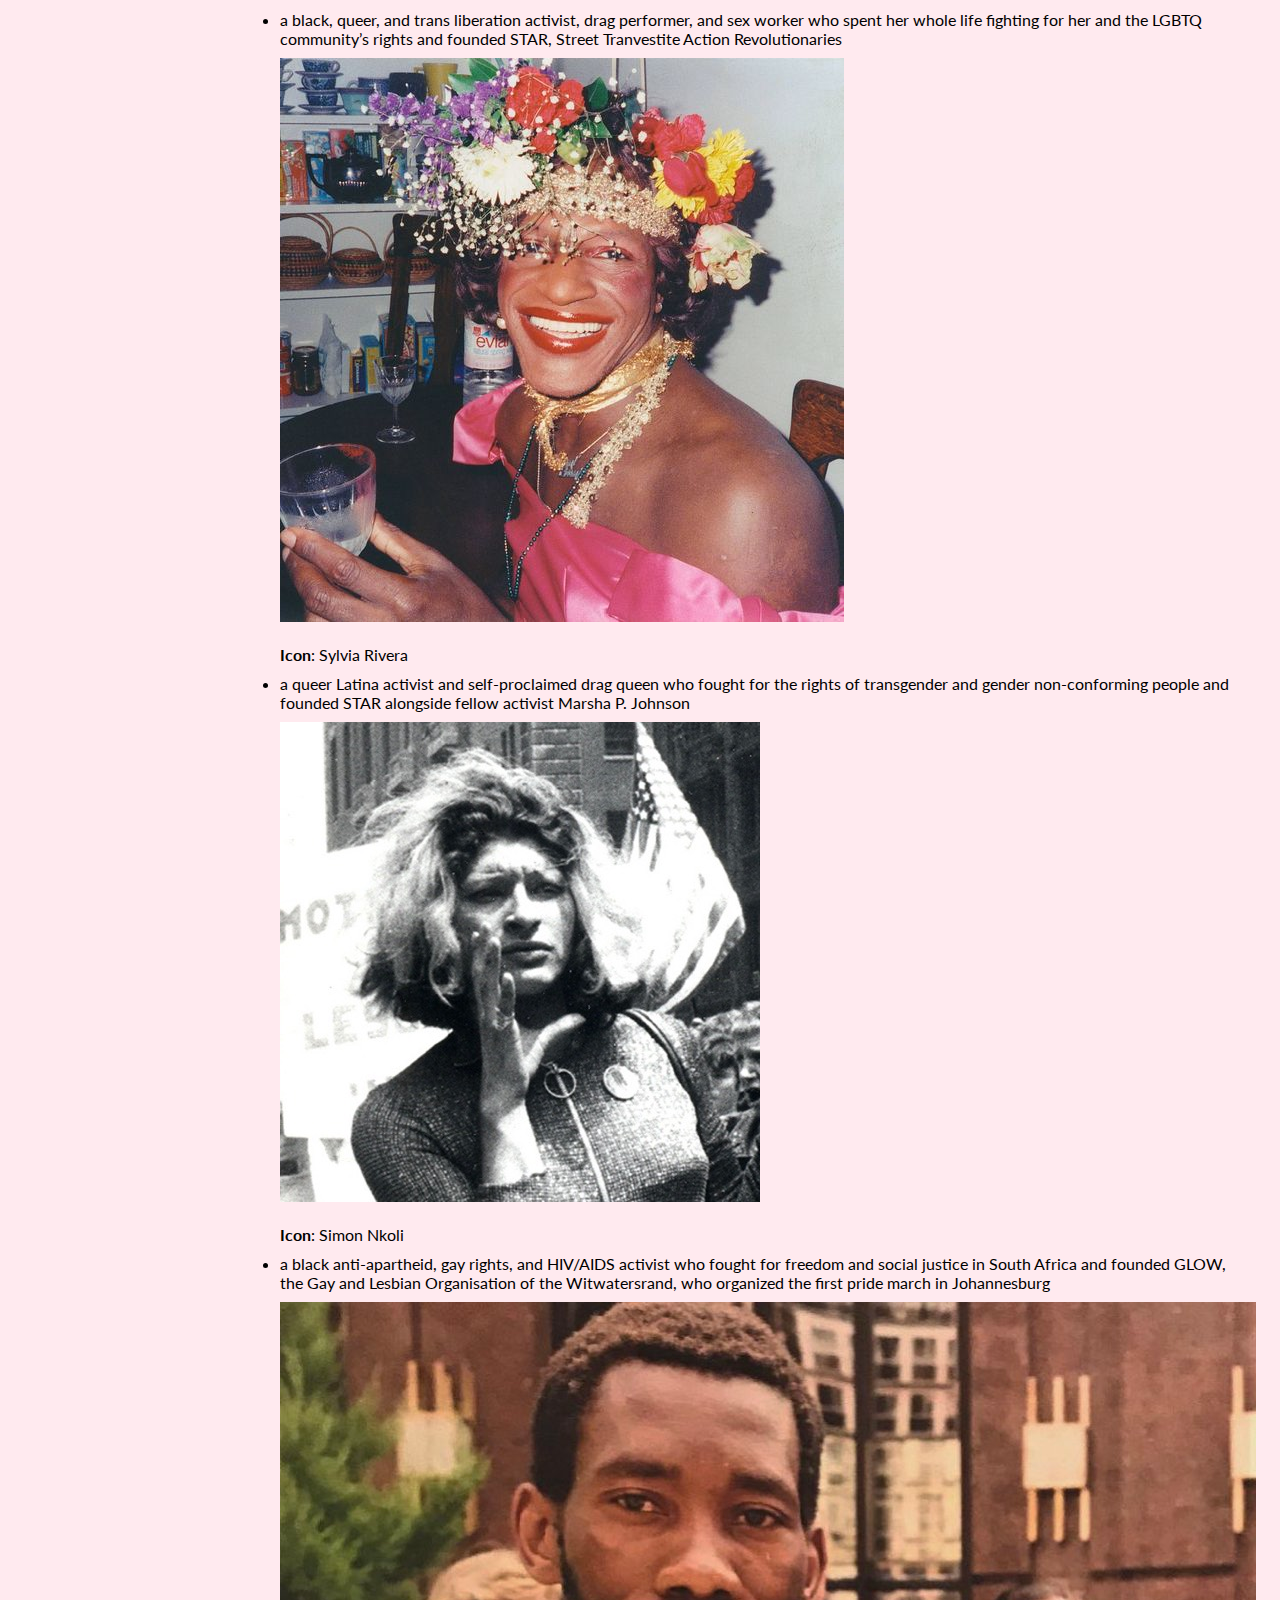
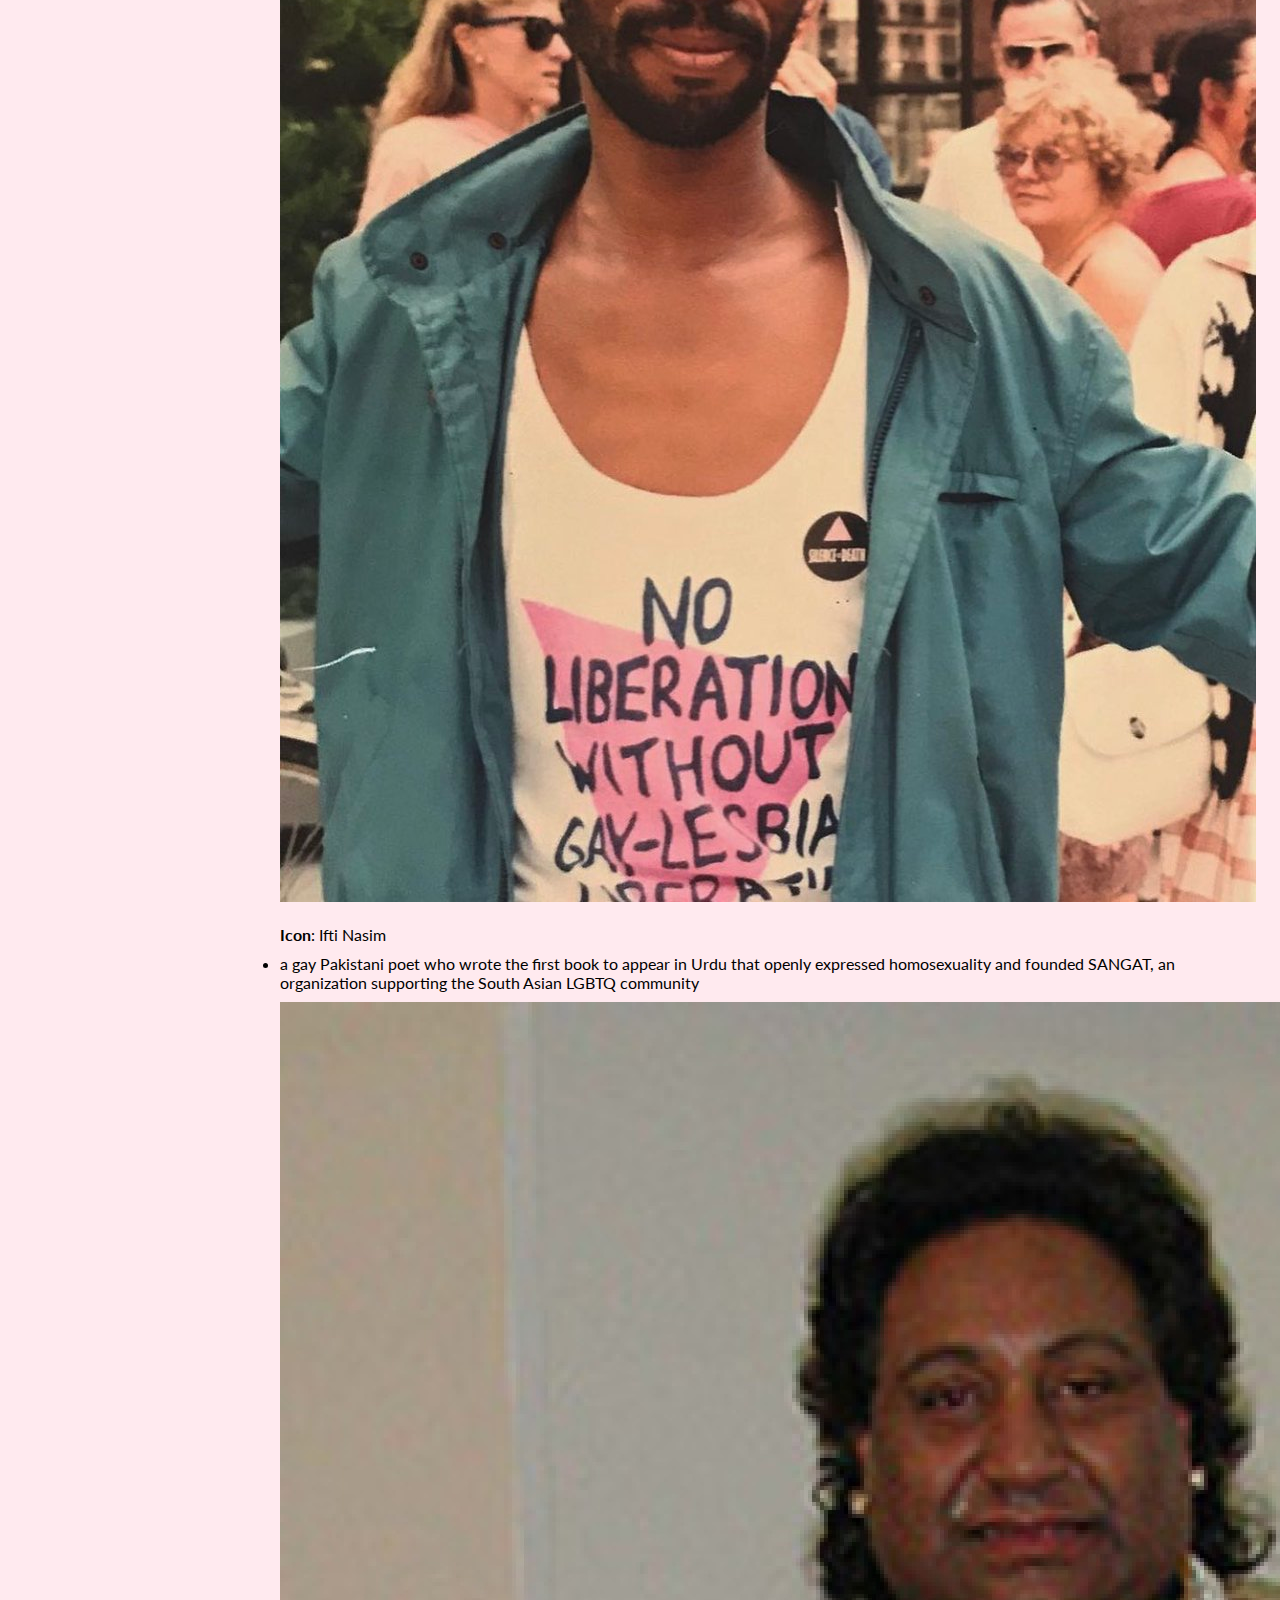
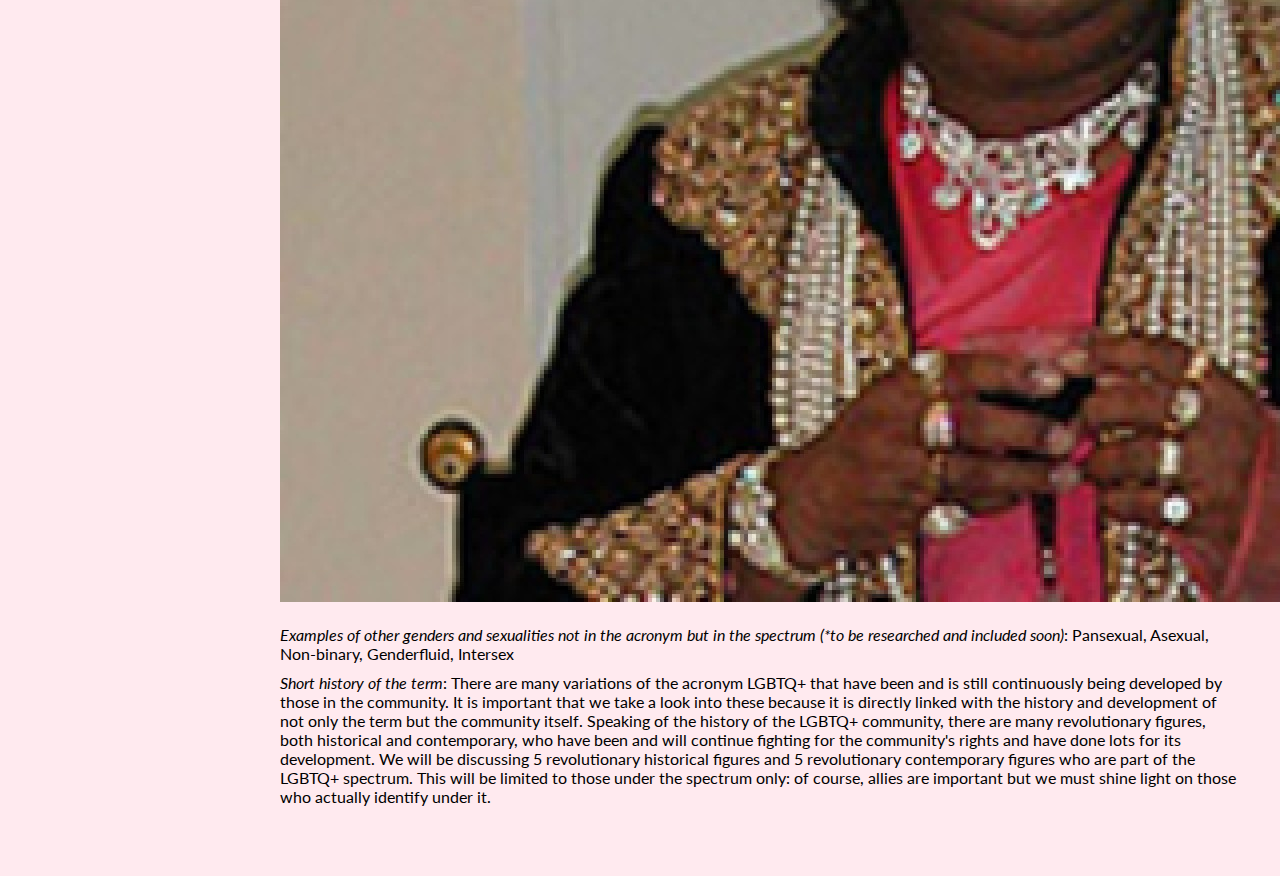
==== commit c61e47cb: "Update page1.html" ====
--- a/page1.html
+++ b/page1.html
@@ -37,49 +37,74 @@
                     <img src="images/genders and sexualities (1).jpg">
                     <img src="images/lgbtq flags.jpg">
                 </div>
-                <div class="identities">
-                    <div class="expression">
-                        <p id="lesbian"><b>Lesbian</b>: refers to women or unaligned/feminine aligned nonbinaries who are physically, sexually, and/or emotionally attracted to other women or unaligned/feminine aligned nonbinaries </p>
+                <div class="p1div">
+                    <div class="identities">
+                        <p><b id="lesbian">Lesbian</b>: refers to women or unaligned/feminine aligned nonbinaries who are physically, sexually, and/or emotionally attracted to other women or unaligned/feminine aligned nonbinaries </p>
                         <img src="images/lesbian.png">
                     </div>
-                    <div class="icons">
-                        <div class="idols">
-                            <p><b>Icon</b>: Name</p>
+                    <div class="identities">
+                        <p><b id="gay">Gay</b>: a term used to refer to describe everyone under the queer spectrum, yet in the acronym, is used to refer to a man or unaligned/masculine aligned nonbinaries who are attracted to other men or unaligned/masculine aligned nonbinaries</p>
+                        <img src="images/gay.png">
+                    </div>
+                </div>
+                <div class="p1div">
+                    <div class="identities">
+                        <p><b id="bisexual">Bisexual</b>: refers to people who experience physical, sexual, and/or emotional attraction to any and all genders</p>
+                        <img src="images/bisexual.png">
+                    </div>
+                    <div class="identities">
+                        <p><b id="transgender">Transgender</b>: an umbrella term describing individuals who possess or express different gender identities, not just binary ones, than their assigned gender at birth</p>
+                        <img src="images/transgender.png">
+                    </div>
+                </div>       
+                <div class="p1div">
+                    <div class="identities">
+                        <p><b>Questioning</b>: a term used to describe individuals who are exploring and experimenting with their sexual or romantic orientation and gender identity expression</p>
+                        <img src="images/questioning.png">
+                    </div>
+                </div>
+                <div class="p1div">
+                    <div class="icondiv">
+                        <div class="icon">
+                            <p><b>Icon</b>: Marsha P. Johnson</p>
                             <ul>
-                                <li>Description</li>
+                                <li>a black, queer, and trans liberation activist, drag performer, and sex worker who spent her whole life fighting for her and the LGBTQ community’s rights and founded STAR, Street Tranvestite Action Revolutionaries</li>
                             </ul>
                         </div>
-                    </div>
-                </div>
-                <div class="identities">
-                    <div class="expression">
-                        <p id="gay"><b>Gay</b>: a term used to refer to describe everyone under the queer spectrum, yet in the acronym, is used to refer to a man or unaligned/masculine aligned nonbinaries who are attracted to other men or unaligned/masculine aligned nonbinaries</p>
-                        <img src="images/gay.png">
-                    </div>
-                    <div class="icons">
-                        <div class="idols">
-                            <p><b>Icon</b>: Marsha P. Johnson</p>
+                        <img src="images/marsha p johnson.jpg">
+                    </div>     
+                    <div class="icondiv">
+                        <div class="icon">
+                            <p><b>Icon</b>: Sylvia Rivera</p>
                             <ul>
-                                <li>An American gay liberation activist and drag queen who was active from 1969 to 1992.</li>
+                                <li>a queer Latina activist and self-proclaimed drag queen who fought for the rights of transgender and gender non-conforming people and founded STAR alongside fellow activist Marsha P. Johnson</li>
                             </ul>
                         </div>
-                        <img src="images/lgbtq icon.jpg">
-                    </div>
+                        <img src="images/sylvia rivera.jpeg">
+                    </div>           
                 </div>
-                <div class="identities">
-                    <p id="bisexual"><b>Bisexual</b>: refers to people who experience physical, sexual, and/or emotional attraction to any and all genders</p>
-                    <img src="images/bisexual.png">
-                </div>
-                <div class="identities">
-                    <p id="transgender"><b>Transgender</b>: an umbrella term describing individuals who possess or express different gender identities, not just binary ones, than their assigned gender at birth</p>
-                    <img src="images/transgender.png">
-                </div>
-                <div class="identities">
-                    <p><b>Questioning</b>: a term used to describe individuals who are exploring and experimenting with their sexual or romantic orientation and gender identity expression</p>
-                    <img src="images/questioning.png">
+			<div class="p1div">
+                    <div class="icondiv">
+                        <div class="icon">
+                            <p><b>Icon</b>: Simon Nkoli</p>
+                            <ul>
+                                <li> a black anti-apartheid, gay rights, and HIV/AIDS activist who fought for freedom and social justice in South Africa and founded GLOW, the Gay and Lesbian Organisation of the Witwatersrand, who organized the first pride march in Johannesburg</li>
+                            </ul>
+                        </div>
+                        <img src="images/simon nkoli.jpg">
+                    </div>     
+                    <div class="icondiv">
+                        <div class="icon">
+                            <p><b>Icon</b>: Ifti Nasim</p>
+                            <ul>
+                                <li>a gay Pakistani poet who wrote the first book to appear in Urdu that openly expressed homosexuality and founded SANGAT, an organization supporting the South Asian LGBTQ community</li>
+                            </ul>
+                        </div>
+                        <img src="images/ifti nasim.jpg">
+                    </div>           
                 </div>
                 <i>Examples of other genders and sexualities not in the acronym but in the spectrum (*to be researched and included soon)</i>: Pansexual, Asexual, Non-binary, Genderfluid, Intersex</p>
-                <p><i>Short history of the term and some revolutionary figures</i>: There are many variations of the acronym LGBTQ+ that have been and is still continuously being developed by those in the community. It is important that we take a look into these because it is directly linked with the history and development of not only the term but the community itself. Speaking of the history of the LGBTQ+ community, there are many revolutionary figures, both historical and contemporary, who have been and will continue fighting for the community's rights and have done lots for its development. We will be discussing 5 revolutionary historical figures and 5 revolutionary contemporary figures who are part of the LGBTQ+ spectrum. This will be limited to those under the spectrum only: of course, allies are important but we must shine light on those who actually identify under it.</p>
+                <p><i>Short history of the term</i>: There are many variations of the acronym LGBTQ+ that have been and is still continuously being developed by those in the community. It is important that we take a look into these because it is directly linked with the history and development of not only the term but the community itself. Speaking of the history of the LGBTQ+ community, there are many revolutionary figures, both historical and contemporary, who have been and will continue fighting for the community's rights and have done lots for its development. We will be discussing 5 revolutionary historical figures and 5 revolutionary contemporary figures who are part of the LGBTQ+ spectrum. This will be limited to those under the spectrum only: of course, allies are important but we must shine light on those who actually identify under it.</p>
             </div>
         </div>
     </body>
--- a/style.css
+++ b/style.css
@@ -1,13 +1,28 @@
+@import url('https://fonts.googleapis.com/css2?family=Lato:wght@100;400;700;900&display=swap');
+
 * {
     font-size: 16px;
-    text-decoration: none;
     color: black;
+    font-family: 'Lato', sans-serif;
+    padding: 0px;
+    margin: 0px;
+    margin-bottom: 10px;
 }
 
 body {
     background-color: #ffeaef;
-    padding: 0px;
-    margin: 0px;
+}
+
+a {color: #c0294f; text-decoration: none;}
+
+#logo {width: 210px;}
+
+#title {
+    margin-top: 5px;
+    color: #423E49;
+    font-weight: 700;
+    text-align: center;
+    font-size: 21px;
 }
 
 .navbar {
@@ -23,24 +38,17 @@
 
 li.navbuttons {
     list-style-type: none;
-    margin-left: -40px;
     margin-bottom: 10px;
     padding: 8px;
     border-radius: 10px;
     transition: ease-in-out background-color 0.2s;
 }
 
-li.navbuttons:hover {
-    background-color: #ffd9e2;
-}
+li.navbuttons:hover {background-color: #ffd9e2;}
 
-li.navbuttons.selected {
-    background-color: #ffd9e2;
-}
+li.navbuttons.selected {background-color: #ffd9e2;}
 
-li.navbuttons::before {
-    content: "◯ ";
-}
+li.navbuttons::before {content: "◯ ";}
 
 .contact {
     position: fixed;
@@ -51,14 +59,58 @@
     font-size: 40px;
     text-align: center;
     margin-bottom: 0px;
-}
-
-.title > a > p {
-    font-size: 20px;
-    text-align: center;
+    line-height: 0px;
+    
 }
 
 .description {
     margin-left: 240px;
     padding: 40px;
-}+}
+
+#lgbtq {
+    display: flex;
+    text-align: justify;
+}
+
+#lgbtq > img {
+    float: right;
+    max-height: 300px;
+    margin-left: 10px;
+}
+
+.identities {
+    display: flex;
+}
+
+.expression {
+    text-align: justify;
+    width: 50%;
+}
+
+.expression > img {
+    max-height: 150px;
+}
+
+.icons {    
+    display: flex;
+    float: right;
+    width: 60%;
+    margin-left: 65px;
+    text-align: justify;
+}
+
+.icons > img{
+    float: right;
+    height: 250px;
+    width: 250px;
+    margin-left: 10px;
+}
+
+.idols {
+    width: 50%;
+}
+
+/* #lesbian:hover {
+    background-image: linear-gradient(90deg, #d42c00, #fd9855, #fff, #d161a2, #a20161);
+} */
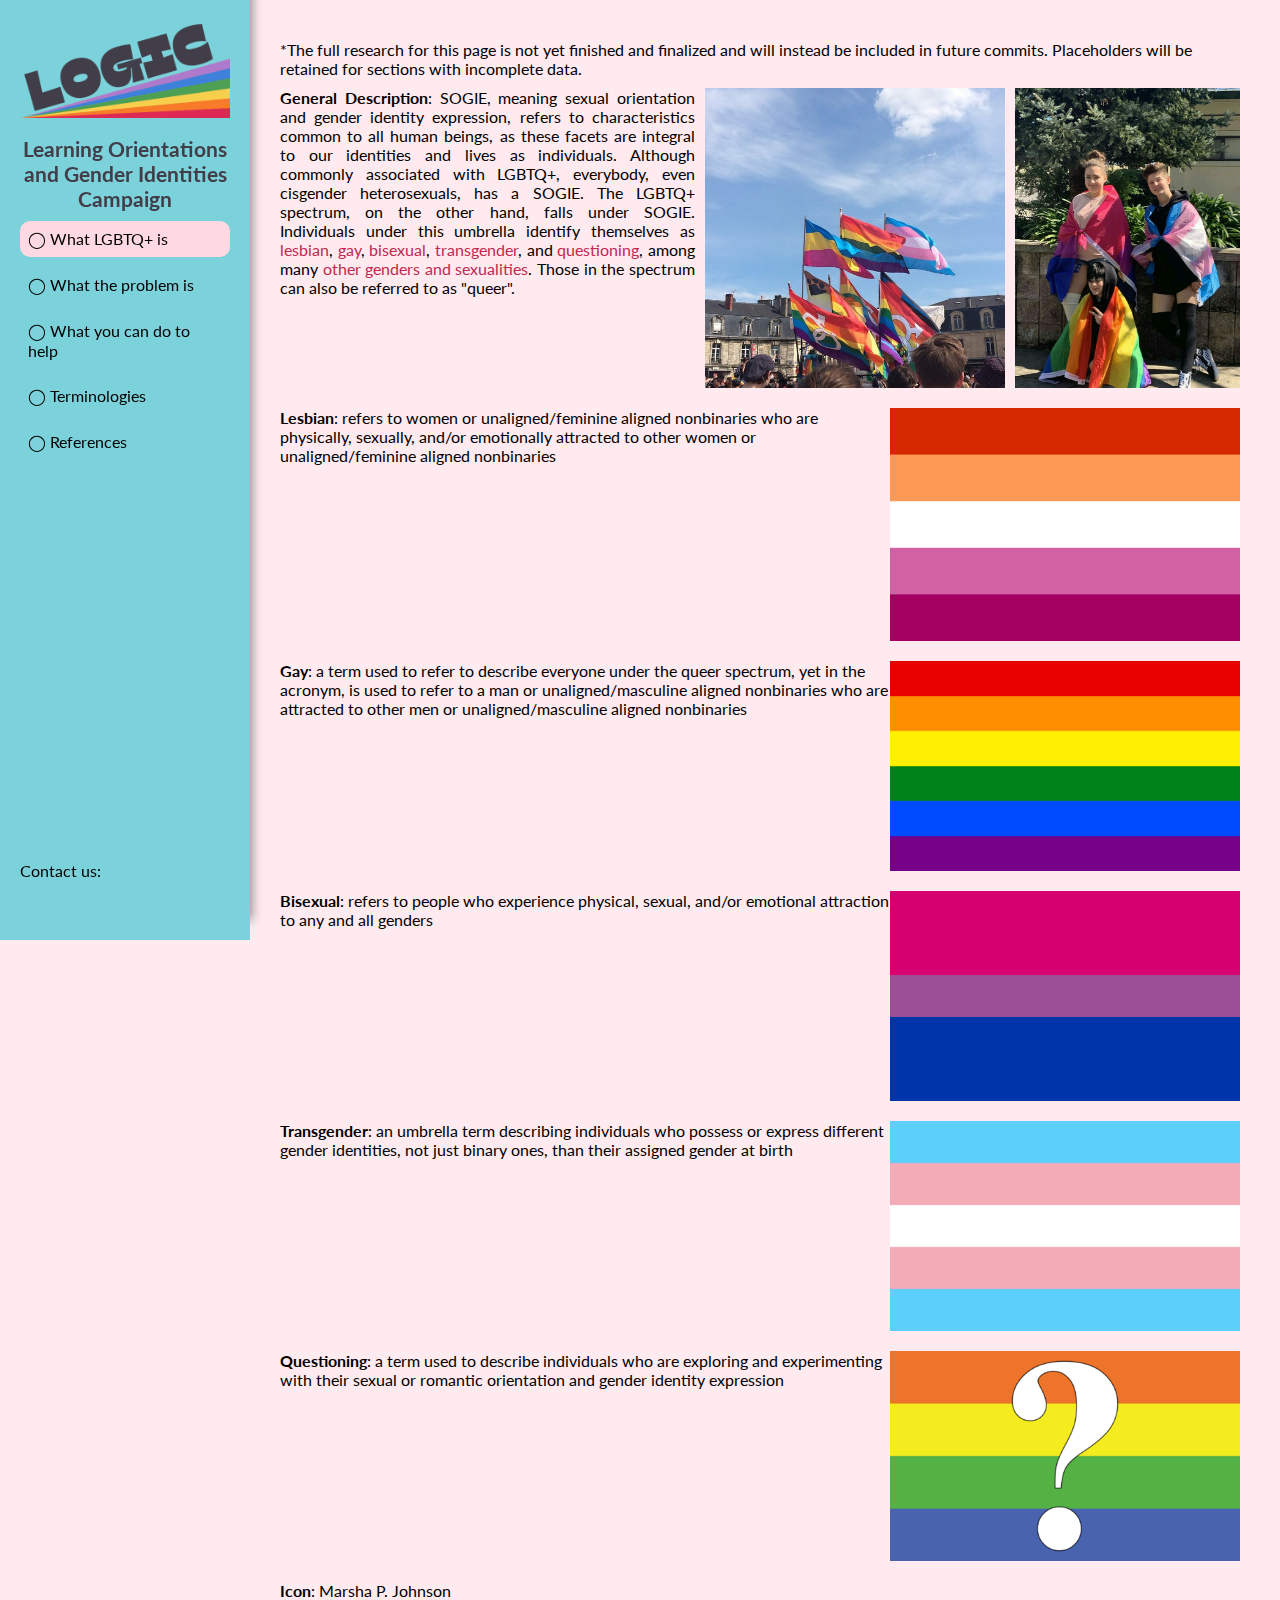
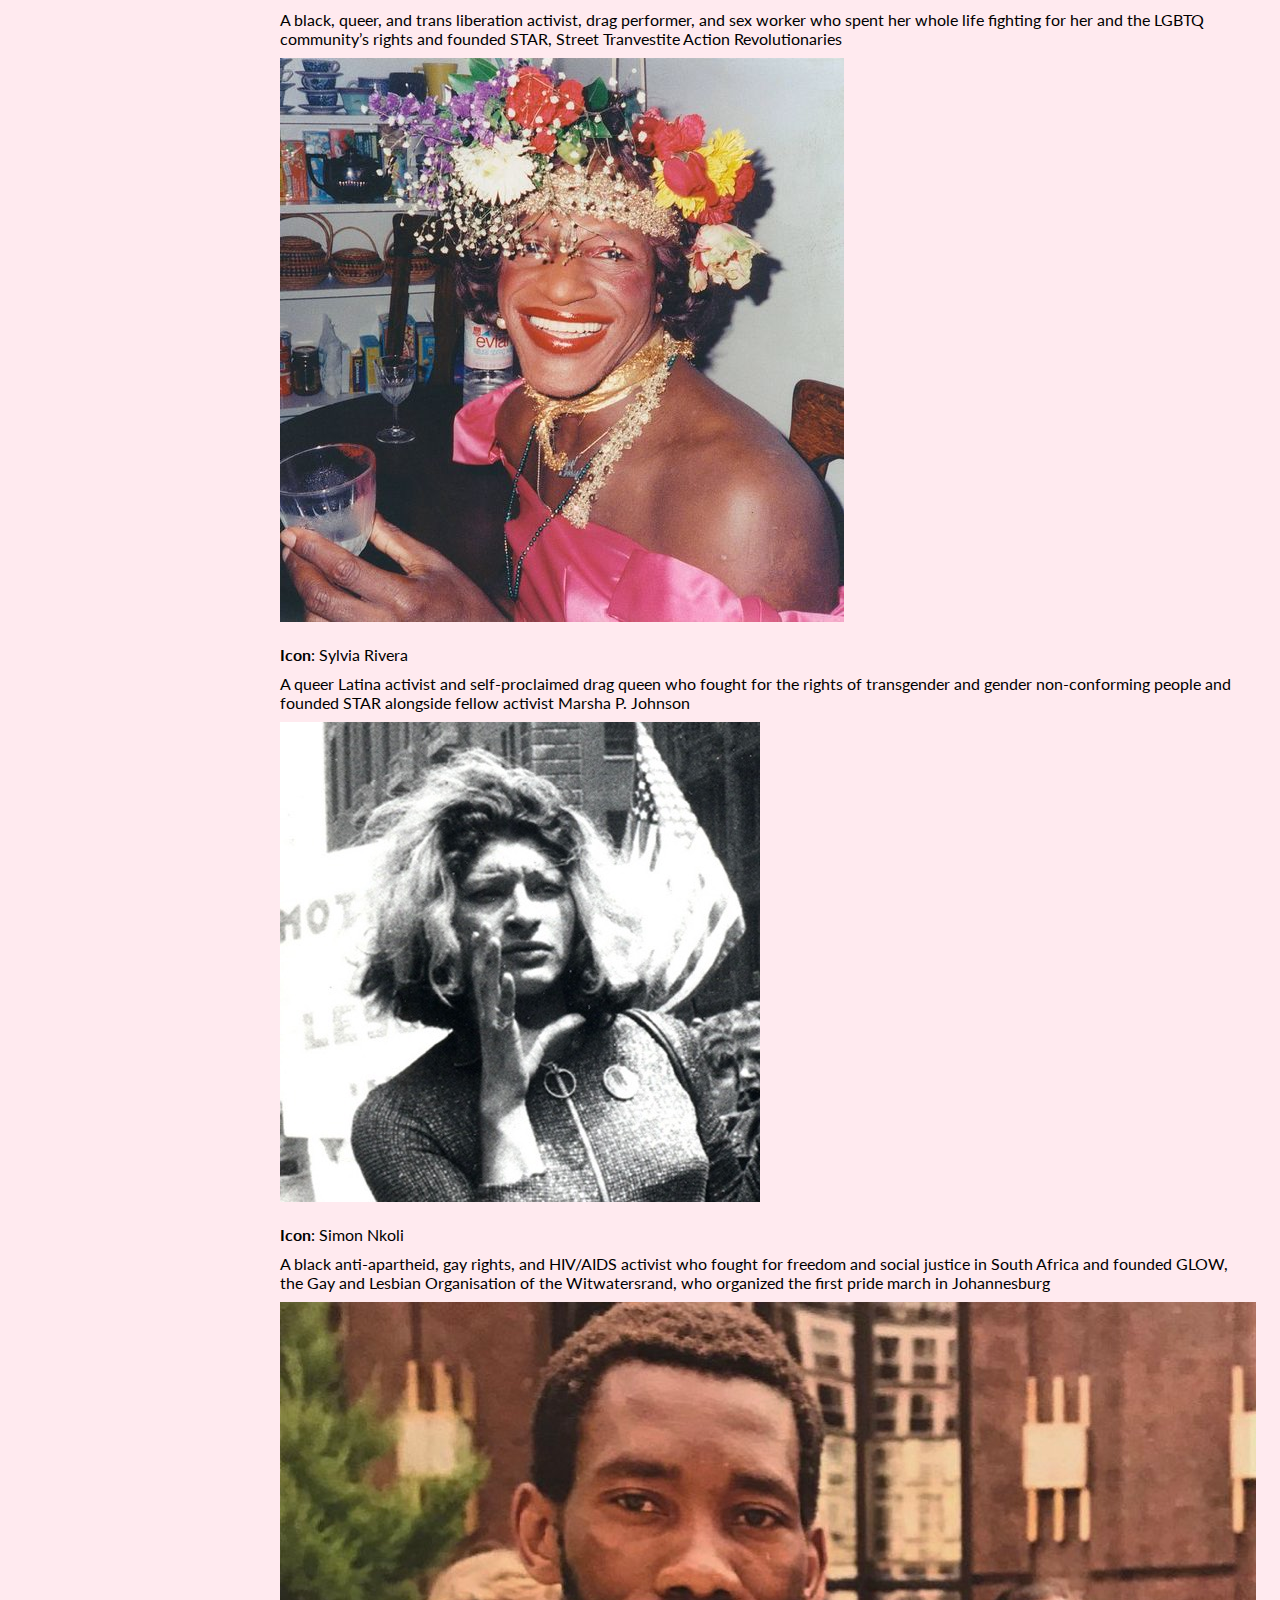
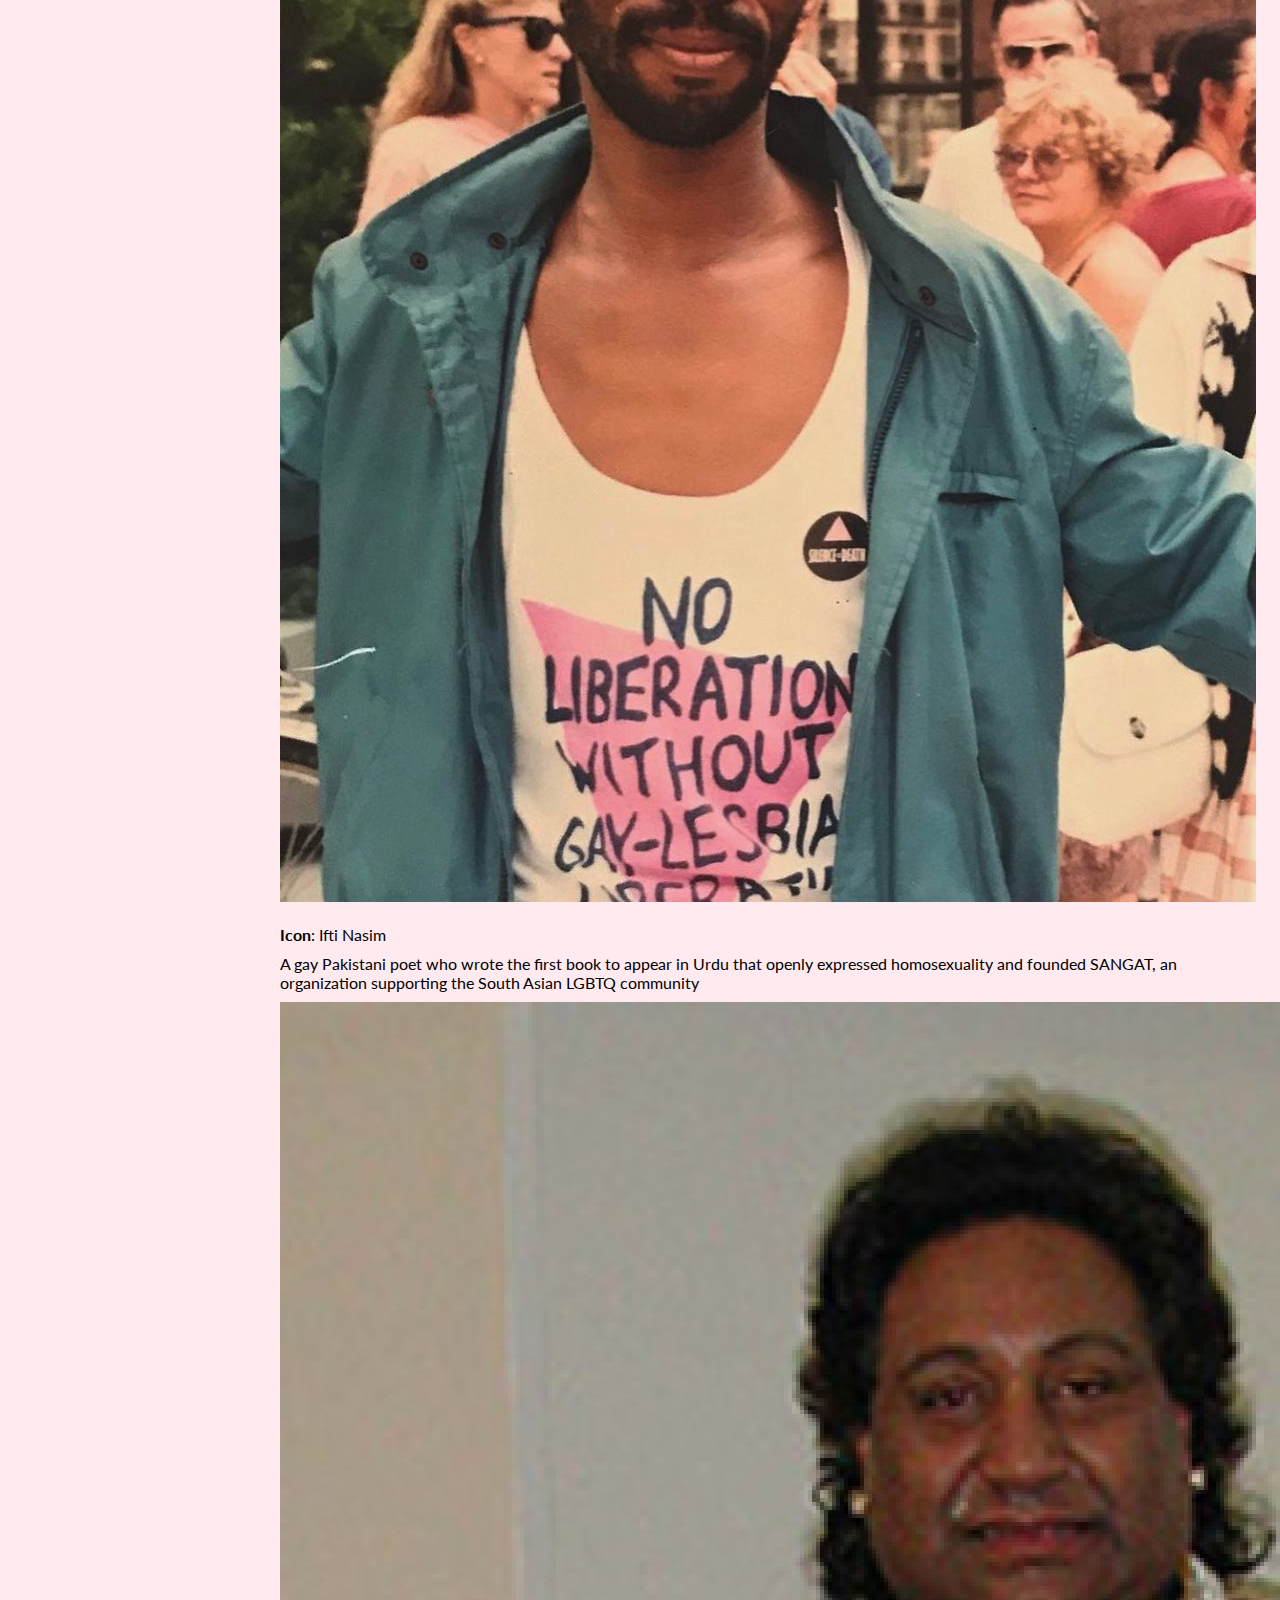
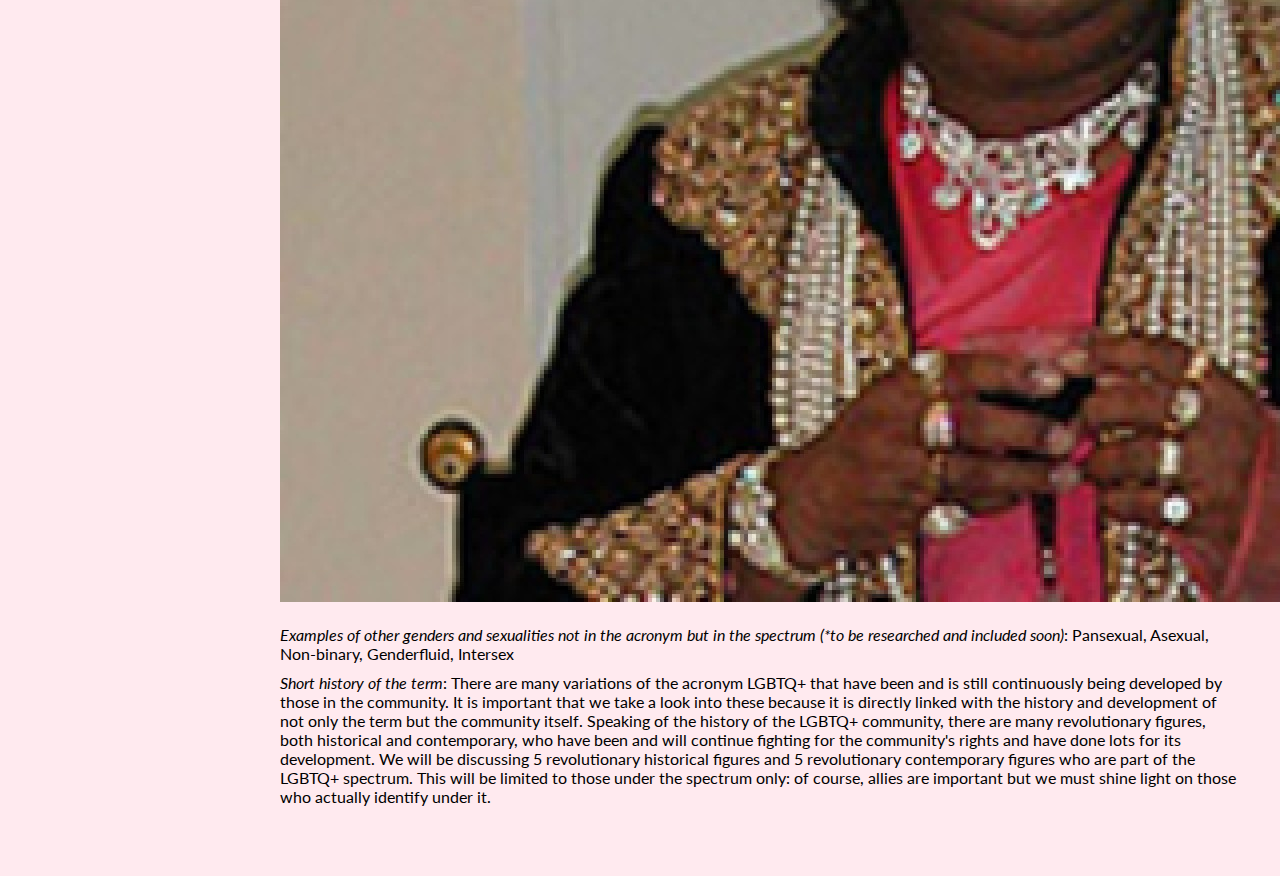
==== commit 290cb12e: "fix layout" ====
--- a/page1.html
+++ b/page1.html
@@ -5,10 +5,10 @@
         <meta charset="UTF-8">
         <meta name="author" content="Alyssa Canillas and Mikaela Allauigan">
         <meta name="keywords" content="Queer, LGBTQ+, Gay, Lesbian, Bisexual, Transgender, Gender, Sexuality, Spectrum">
-        <meta name="revised" content="02-10-22">
+        <meta name="revised" content="10-10-22">
 
         <link rel="stylesheet" href="style.css">
-        <link rel="icon" href="" type="image/ico">
+        <link rel="icon" href="images/icon.ico" type="image/ico">
     </head>
     <body>
         <div class="navbar">
@@ -67,18 +67,14 @@
                     <div class="icondiv">
                         <div class="icon">
                             <p><b>Icon</b>: Marsha P. Johnson</p>
-                            <ul>
-                                <li>a black, queer, and trans liberation activist, drag performer, and sex worker who spent her whole life fighting for her and the LGBTQ community’s rights and founded STAR, Street Tranvestite Action Revolutionaries</li>
-                            </ul>
+                            <p>A black, queer, and trans liberation activist, drag performer, and sex worker who spent her whole life fighting for her and the LGBTQ community’s rights and founded STAR, Street Tranvestite Action Revolutionaries</p>
                         </div>
                         <img src="images/marsha p johnson.jpg">
                     </div>     
                     <div class="icondiv">
                         <div class="icon">
                             <p><b>Icon</b>: Sylvia Rivera</p>
-                            <ul>
-                                <li>a queer Latina activist and self-proclaimed drag queen who fought for the rights of transgender and gender non-conforming people and founded STAR alongside fellow activist Marsha P. Johnson</li>
-                            </ul>
+                            <p>A queer Latina activist and self-proclaimed drag queen who fought for the rights of transgender and gender non-conforming people and founded STAR alongside fellow activist Marsha P. Johnson</p>
                         </div>
                         <img src="images/sylvia rivera.jpeg">
                     </div>           
@@ -87,18 +83,14 @@
                     <div class="icondiv">
                         <div class="icon">
                             <p><b>Icon</b>: Simon Nkoli</p>
-                            <ul>
-                                <li> a black anti-apartheid, gay rights, and HIV/AIDS activist who fought for freedom and social justice in South Africa and founded GLOW, the Gay and Lesbian Organisation of the Witwatersrand, who organized the first pride march in Johannesburg</li>
-                            </ul>
+                            <p>A black anti-apartheid, gay rights, and HIV/AIDS activist who fought for freedom and social justice in South Africa and founded GLOW, the Gay and Lesbian Organisation of the Witwatersrand, who organized the first pride march in Johannesburg</p>
                         </div>
                         <img src="images/simon nkoli.jpg">
                     </div>     
                     <div class="icondiv">
                         <div class="icon">
                             <p><b>Icon</b>: Ifti Nasim</p>
-                            <ul>
-                                <li>a gay Pakistani poet who wrote the first book to appear in Urdu that openly expressed homosexuality and founded SANGAT, an organization supporting the South Asian LGBTQ community</li>
-                            </ul>
+                            <p>A gay Pakistani poet who wrote the first book to appear in Urdu that openly expressed homosexuality and founded SANGAT, an organization supporting the South Asian LGBTQ community</p>
                         </div>
                         <img src="images/ifti nasim.jpg">
                     </div>           
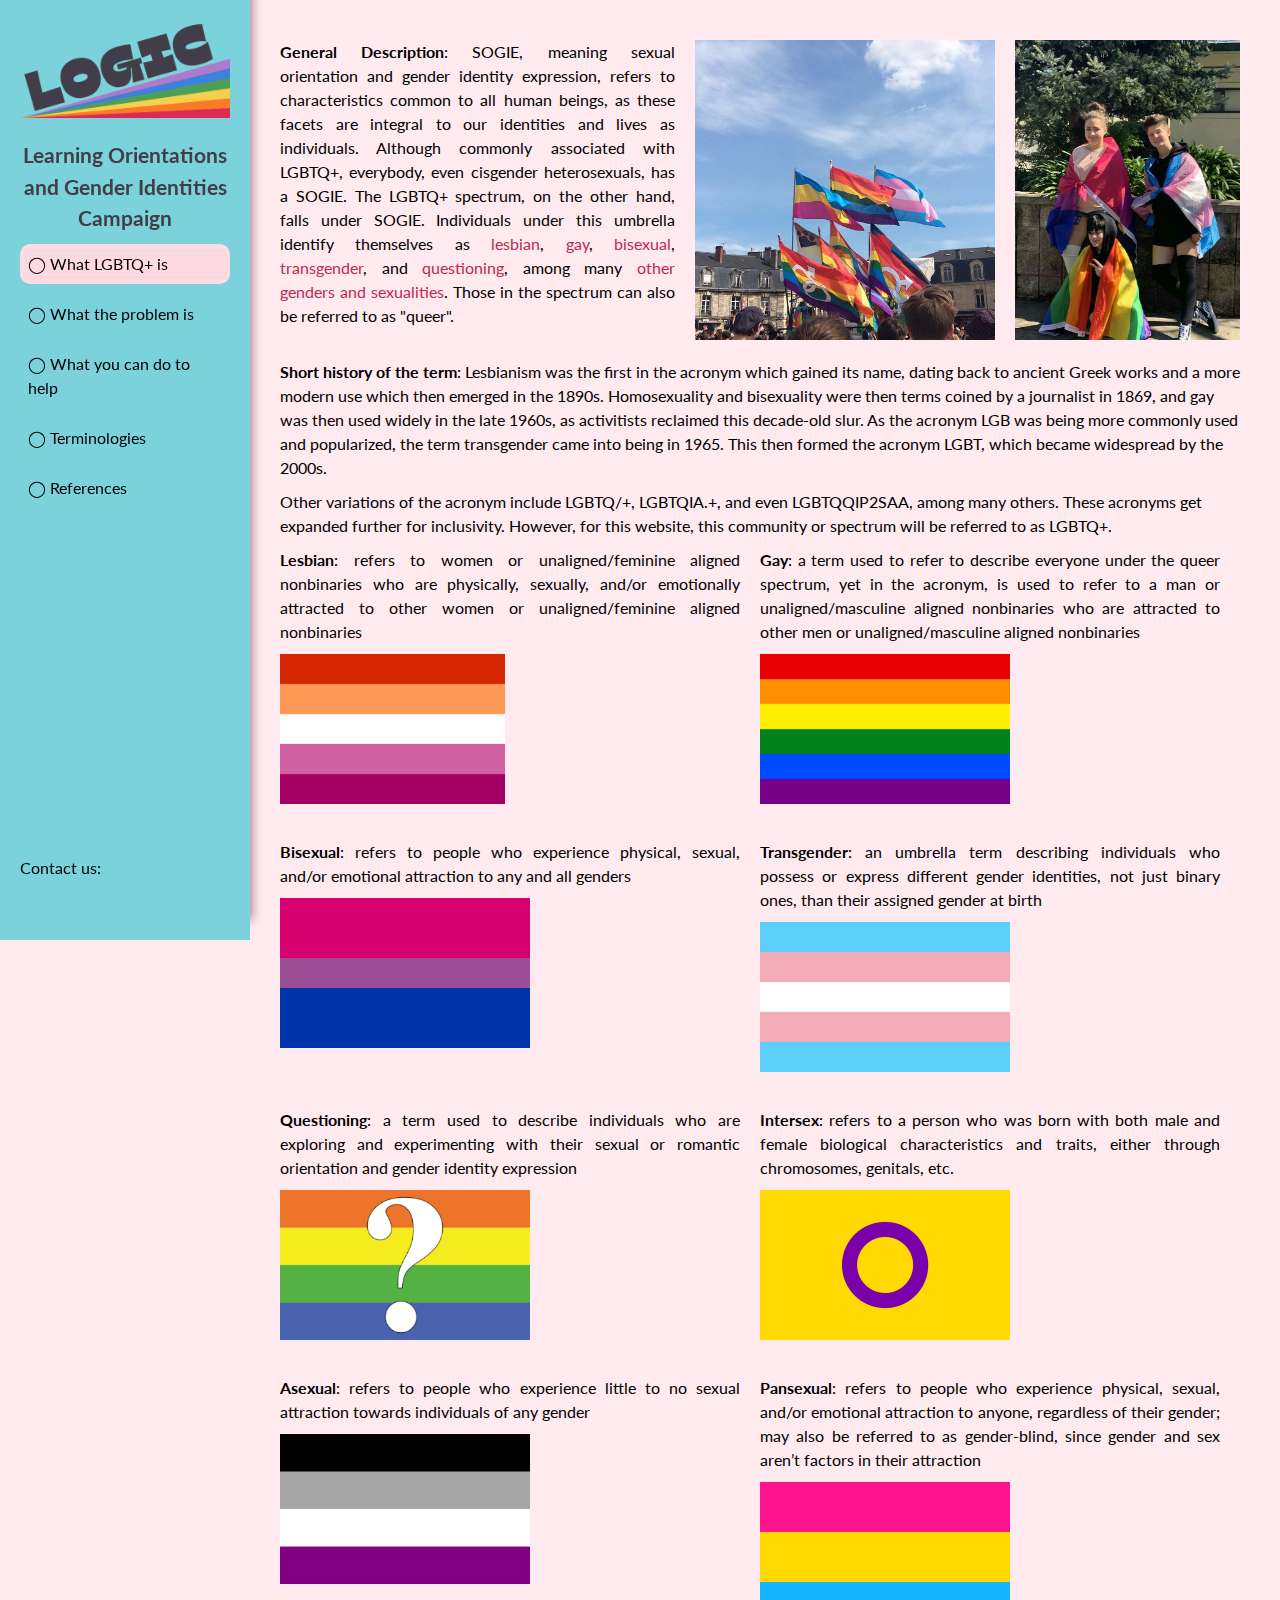
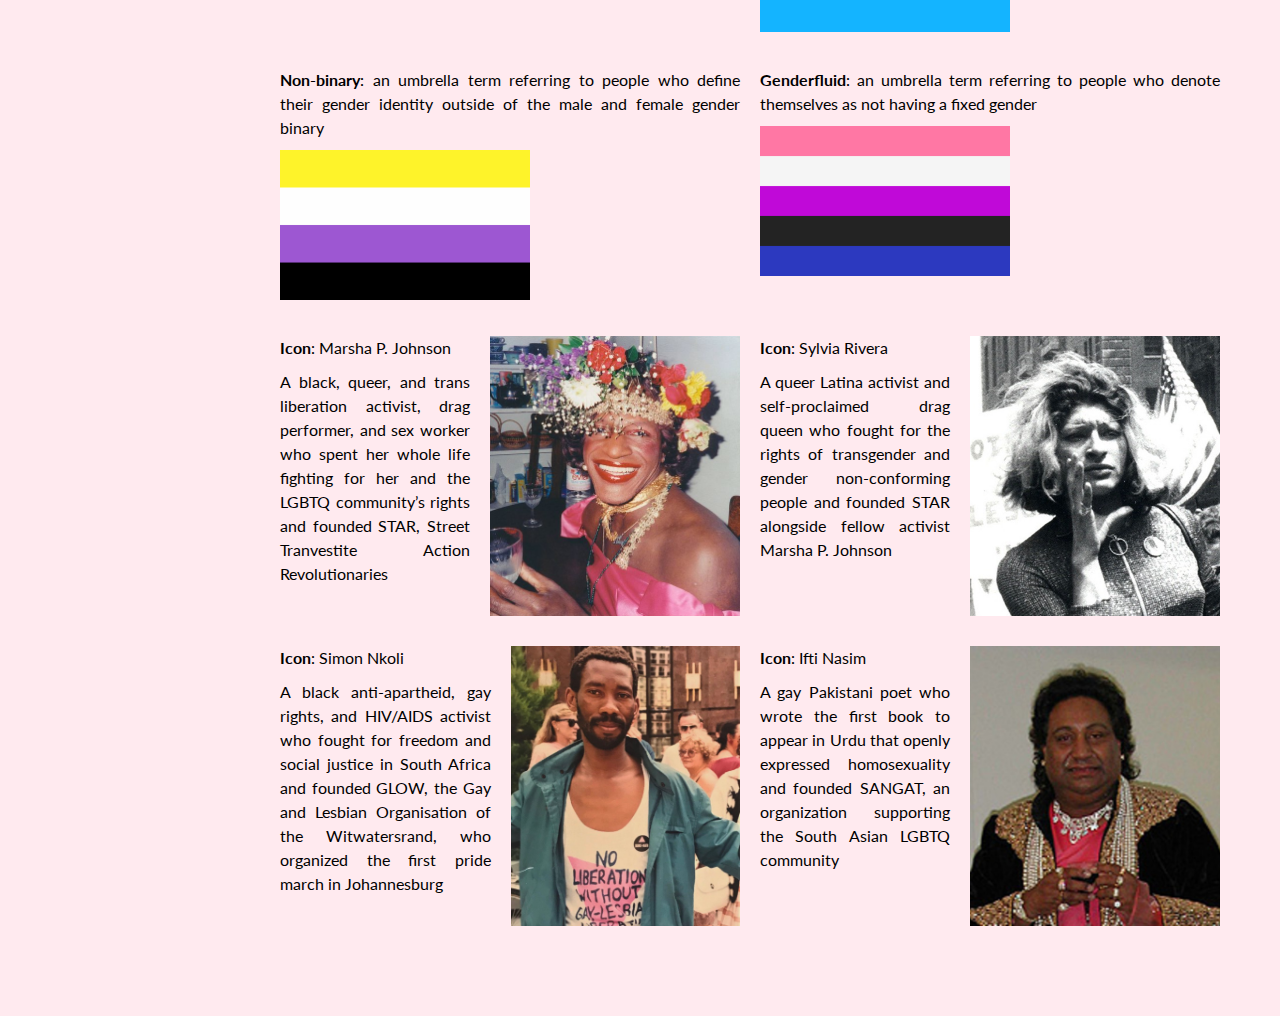
==== commit d7889ada: "Update page1.html" ====
--- a/page1.html
+++ b/page1.html
@@ -31,12 +31,13 @@
         </div>
         <div class="content">
             <div class="description">
-                <p>*The full research for this page is not yet finished and finalized and will instead be included in future commits. Placeholders will be retained for sections with incomplete data.</p>
                 <div id="lgbtq">
                     <span><b>General Description</b>: SOGIE, meaning sexual orientation and gender identity expression, refers to characteristics common to all human beings, as these facets are integral to our identities and lives as individuals. Although commonly associated with LGBTQ+, everybody, even cisgender heterosexuals, has a SOGIE. The LGBTQ+ spectrum, on the other hand, falls under SOGIE. Individuals under this umbrella identify themselves as <a href="#lesbian">lesbian</a>, <a href="#gay">gay</a>, <a href="#bisexual">bisexual</a>, <a href="#transgender">transgender</a>, and <a href="#questioning">questioning</a>, among many <a href="#other">other genders and sexualities</a>. Those in the spectrum can also be referred to as "queer".</span>
                     <img src="images/genders and sexualities (1).jpg">
                     <img src="images/lgbtq flags.jpg">
                 </div>
+		    <p><b>Short history of the term</b>: Lesbianism was the first in the acronym which gained its name, dating back to ancient Greek works and a more modern use which then emerged in the 1890s. Homosexuality and bisexuality were then terms coined by a journalist in 1869, and gay was then used widely in the late 1960s, as activitists reclaimed this decade-old slur. As the acronym LGB was being more commonly used and popularized, the term transgender came into being in 1965. This then formed the acronym LGBT, which became widespread by the 2000s. </p>
+		    <p>Other variations of the acronym include LGBTQ/+, LGBTQIA.+, and even LGBTQQIP2SAA, among many others. These acronyms get expanded further for inclusivity. However, for this website, this community or spectrum will be referred to as LGBTQ+.</p>
                 <div class="p1div">
                     <div class="identities">
                         <p><b id="lesbian">Lesbian</b>: refers to women or unaligned/feminine aligned nonbinaries who are physically, sexually, and/or emotionally attracted to other women or unaligned/feminine aligned nonbinaries </p>
@@ -61,6 +62,30 @@
                     <div class="identities">
                         <p><b>Questioning</b>: a term used to describe individuals who are exploring and experimenting with their sexual or romantic orientation and gender identity expression</p>
                         <img src="images/questioning.png">
+                    </div>
+		 <div class="identities">
+                        <p><b>Intersex</b>: refers to a person who was born with both male and female biological characteristics and traits, either through chromosomes, genitals, etc.</p>
+                        <img src="images/intersex.png">
+                    </div>
+                </div>
+		<div class="p1div">
+                    <div class="identities">
+                        <p><b>Asexual</b>: refers to people who experience little to no sexual attraction towards individuals of any gender</p>
+                        <img src="images/asexual.png">
+                    </div>
+		 <div class="identities">
+                        <p><b>Pansexual</b>: refers to people who experience physical, sexual, and/or emotional attraction to anyone, regardless of their gender; may also be referred to as gender-blind, since gender and sex aren’t factors in their attraction</p>
+                        <img src="images/pansexual.png">
+                    </div>
+                </div>
+		<div class="p1div">
+                    <div class="identities">
+                        <p><b>Non-binary</b>: an umbrella term referring to people who define their gender identity outside of the male and female gender binary</p>
+                        <img src="images/nonbinary.png">
+                    </div>
+		 <div class="identities">
+                        <p><b>Genderfluid</b>: an umbrella term referring to people who denote themselves as not having a fixed gender</p>
+                        <img src="images/genderfluid.png">
                     </div>
                 </div>
                 <div class="p1div">
@@ -95,8 +120,6 @@
                         <img src="images/ifti nasim.jpg">
                     </div>           
                 </div>
-                <i>Examples of other genders and sexualities not in the acronym but in the spectrum (*to be researched and included soon)</i>: Pansexual, Asexual, Non-binary, Genderfluid, Intersex</p>
-                <p><i>Short history of the term</i>: There are many variations of the acronym LGBTQ+ that have been and is still continuously being developed by those in the community. It is important that we take a look into these because it is directly linked with the history and development of not only the term but the community itself. Speaking of the history of the LGBTQ+ community, there are many revolutionary figures, both historical and contemporary, who have been and will continue fighting for the community's rights and have done lots for its development. We will be discussing 5 revolutionary historical figures and 5 revolutionary contemporary figures who are part of the LGBTQ+ spectrum. This will be limited to those under the spectrum only: of course, allies are important but we must shine light on those who actually identify under it.</p>
             </div>
         </div>
     </body>
--- a/style.css
+++ b/style.css
@@ -7,6 +7,8 @@
     padding: 0px;
     margin: 0px;
     margin-bottom: 10px;
+    line-height: 1.5em;
+    object-fit: cover;
 }
 
 body {
@@ -76,41 +78,52 @@
 #lgbtq > img {
     float: right;
     max-height: 300px;
-    margin-left: 10px;
+    margin-left: 20px;
+}
+
+.p1div {
+    display: flex;
 }
 
 .identities {
+    text-align: justify;
+    width: 50%;
+    margin-right: 20px;
+}
+
+.identities > img {
+    max-height: 150px;
+}
+
+.icondiv {    
+    display: flex;
+    float: right;
+    width: 60%;
+    text-align: justify;
+    margin-right: 20px;
+}
+
+.icondiv > img {
+    float: right;
+    height: 280px;
+    width: 250px;
+    margin-left: 20px;
+}
+
+.icon {
+    width: 50%;
+}
+
+.indexdiv {
     display: flex;
 }
 
-.expression {
-    text-align: justify;
-    width: 50%;
+.indexdiv > img {
+    height: 555px;
+    float: right;
 }
 
-.expression > img {
-    max-height: 150px;
+.indeximg > img {
+    height: 270px;
+    width: 500px;
 }
-
-.icons {    
-    display: flex;
-    float: right;
-    width: 60%;
-    margin-left: 65px;
-    text-align: justify;
-}
-
-.icons > img{
-    float: right;
-    height: 250px;
-    width: 250px;
-    margin-left: 10px;
-}
-
-.idols {
-    width: 50%;
-}
-
-/* #lesbian:hover {
-    background-image: linear-gradient(90deg, #d42c00, #fd9855, #fff, #d161a2, #a20161);
-} */
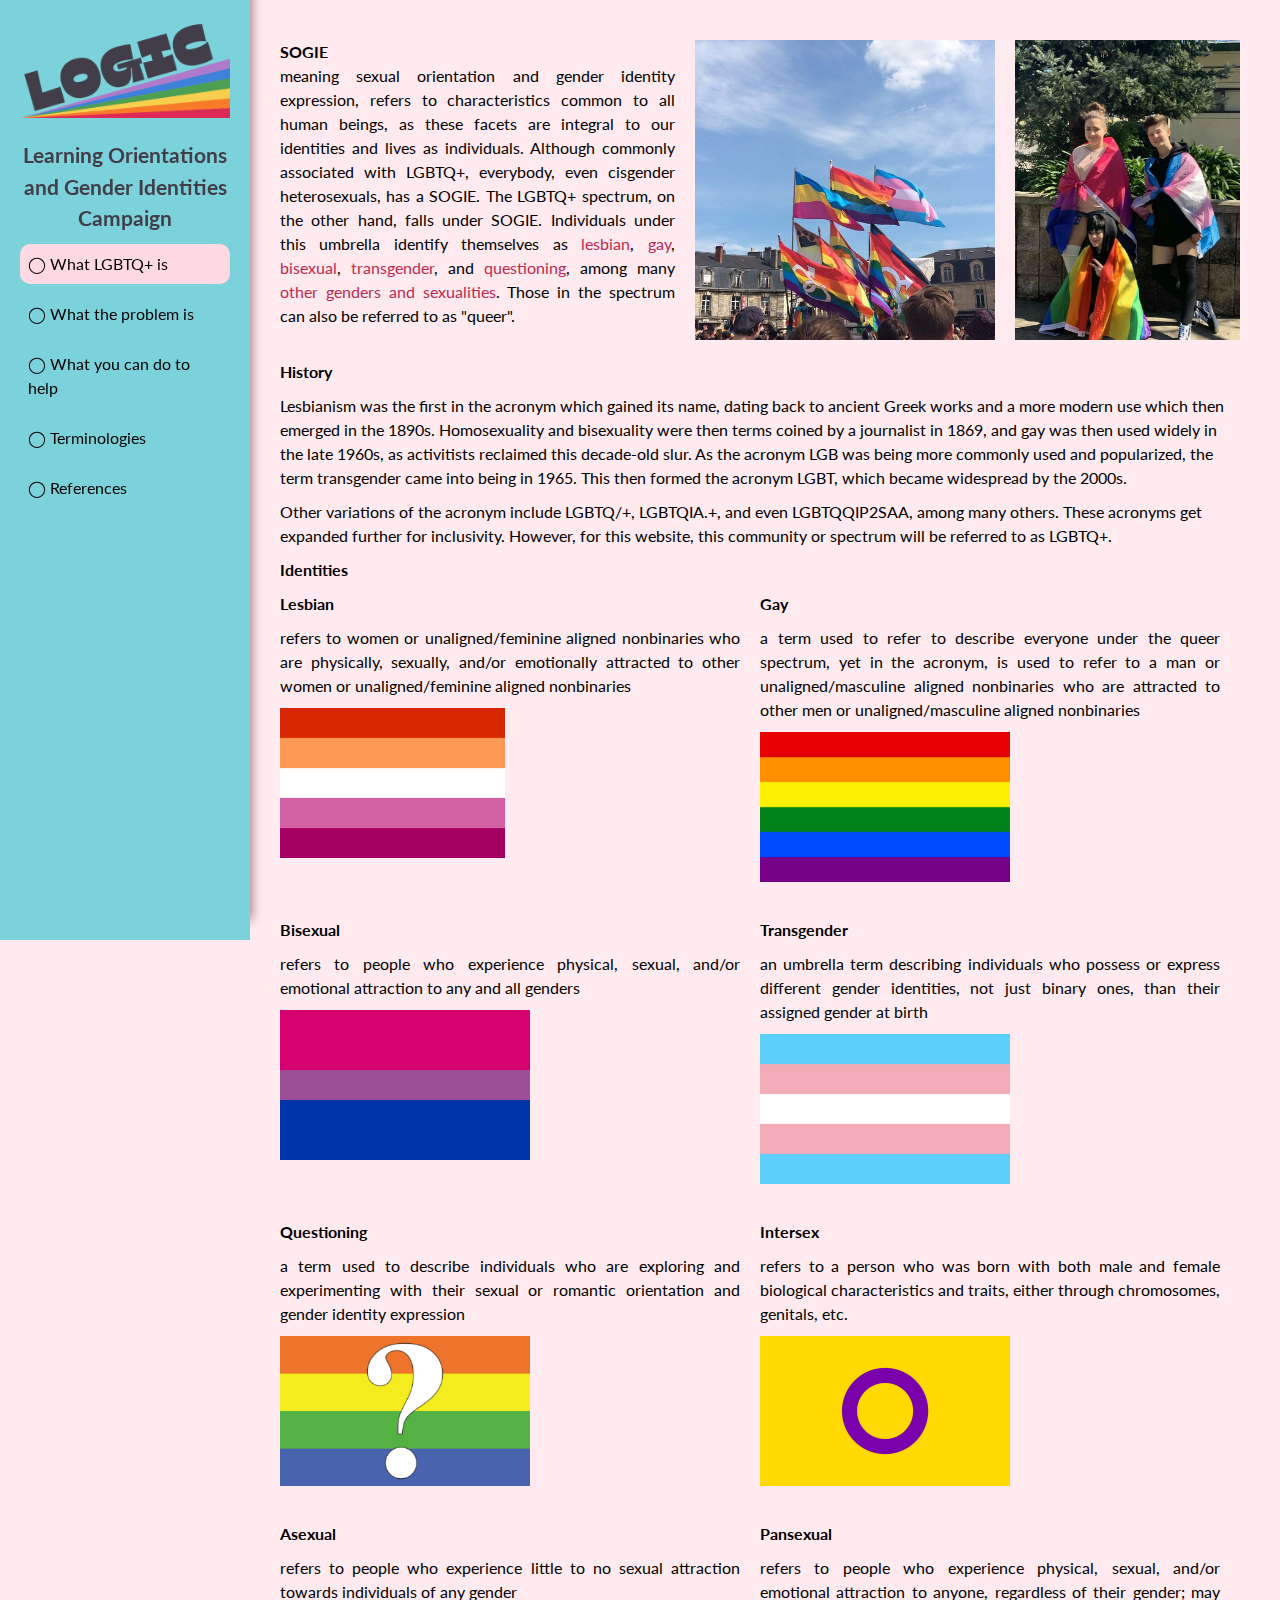
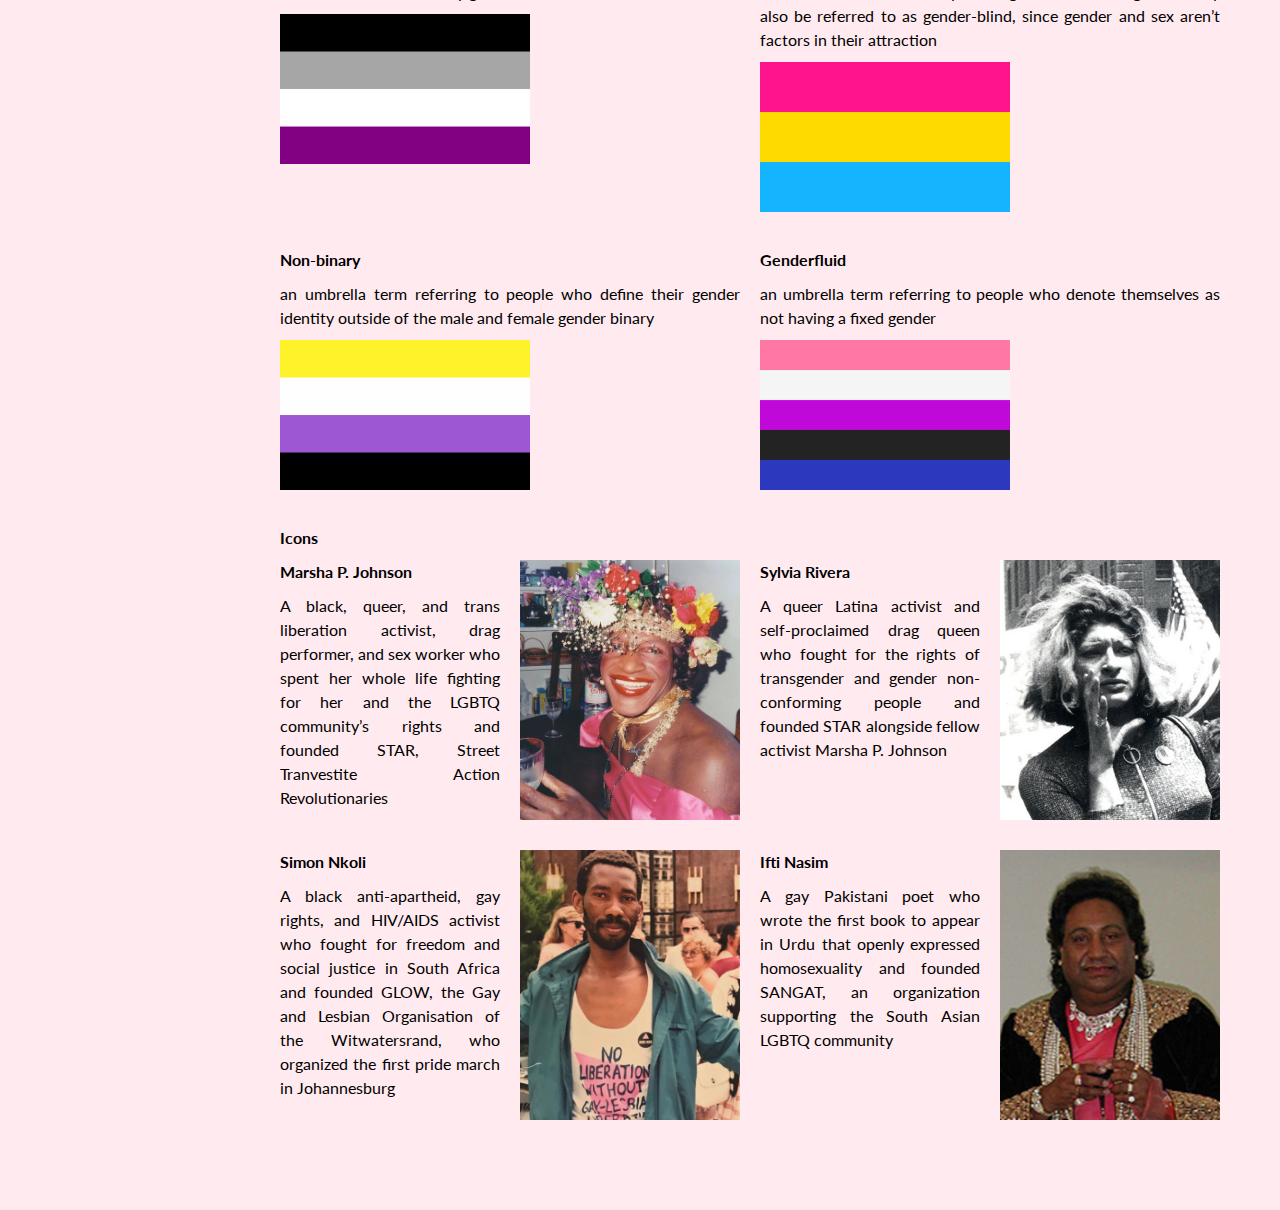
==== commit 841d86dd: "Update page1.html" ====
--- a/page1.html
+++ b/page1.html
@@ -25,96 +25,106 @@
                 <a href="page4.html"><li class="navbuttons">Terminologies</li></a>
                 <a href="page5.html"><li class="navbuttons">References</li></a>
             </ul>
-            <div class="contact">
-                <p>Contact us:</p>
-            </div>
         </div>
         <div class="content">
             <div class="description">
                 <div id="lgbtq">
-                    <span><b>General Description</b>: SOGIE, meaning sexual orientation and gender identity expression, refers to characteristics common to all human beings, as these facets are integral to our identities and lives as individuals. Although commonly associated with LGBTQ+, everybody, even cisgender heterosexuals, has a SOGIE. The LGBTQ+ spectrum, on the other hand, falls under SOGIE. Individuals under this umbrella identify themselves as <a href="#lesbian">lesbian</a>, <a href="#gay">gay</a>, <a href="#bisexual">bisexual</a>, <a href="#transgender">transgender</a>, and <a href="#questioning">questioning</a>, among many <a href="#other">other genders and sexualities</a>. Those in the spectrum can also be referred to as "queer".</span>
+                    <span><h1 style="margin: 0;">SOGIE</h1> meaning sexual orientation and gender identity expression, refers to characteristics common to all human beings, as these facets are integral to our identities and lives as individuals. Although commonly associated with LGBTQ+, everybody, even cisgender heterosexuals, has a SOGIE. The LGBTQ+ spectrum, on the other hand, falls under SOGIE. Individuals under this umbrella identify themselves as <a href="#lesbian">lesbian</a>, <a href="#gay">gay</a>, <a href="#bisexual">bisexual</a>, <a href="#transgender">transgender</a>, and <a href="#questioning">questioning</a>, among many <a href="#other">other genders and sexualities</a>. Those in the spectrum can also be referred to as "queer".</span>
                     <img src="images/genders and sexualities (1).jpg">
                     <img src="images/lgbtq flags.jpg">
                 </div>
-		    <p><b>Short history of the term</b>: Lesbianism was the first in the acronym which gained its name, dating back to ancient Greek works and a more modern use which then emerged in the 1890s. Homosexuality and bisexuality were then terms coined by a journalist in 1869, and gay was then used widely in the late 1960s, as activitists reclaimed this decade-old slur. As the acronym LGB was being more commonly used and popularized, the term transgender came into being in 1965. This then formed the acronym LGBT, which became widespread by the 2000s. </p>
-		    <p>Other variations of the acronym include LGBTQ/+, LGBTQIA.+, and even LGBTQQIP2SAA, among many others. These acronyms get expanded further for inclusivity. However, for this website, this community or spectrum will be referred to as LGBTQ+.</p>
+		        <h1>History</h1>
+                <p>Lesbianism was the first in the acronym which gained its name, dating back to ancient Greek works and a more modern use which then emerged in the 1890s. Homosexuality and bisexuality were then terms coined by a journalist in 1869, and gay was then used widely in the late 1960s, as activitists reclaimed this decade-old slur. As the acronym LGB was being more commonly used and popularized, the term transgender came into being in 1965. This then formed the acronym LGBT, which became widespread by the 2000s. </p>
+		        <p>Other variations of the acronym include LGBTQ/+, LGBTQIA.+, and even LGBTQQIP2SAA, among many others. These acronyms get expanded further for inclusivity. However, for this website, this community or spectrum will be referred to as LGBTQ+.</p>
+                <h1>Identities</h1>
                 <div class="p1div">
                     <div class="identities">
-                        <p><b id="lesbian">Lesbian</b>: refers to women or unaligned/feminine aligned nonbinaries who are physically, sexually, and/or emotionally attracted to other women or unaligned/feminine aligned nonbinaries </p>
+                        <p><b id="lesbian">Lesbian</b></p>
+                        <p>refers to women or unaligned/feminine aligned nonbinaries who are physically, sexually, and/or emotionally attracted to other women or unaligned/feminine aligned nonbinaries </p>
                         <img src="images/lesbian.png">
                     </div>
                     <div class="identities">
-                        <p><b id="gay">Gay</b>: a term used to refer to describe everyone under the queer spectrum, yet in the acronym, is used to refer to a man or unaligned/masculine aligned nonbinaries who are attracted to other men or unaligned/masculine aligned nonbinaries</p>
+                        <p><b id="gay">Gay</b></p>
+                        <p>a term used to refer to describe everyone under the queer spectrum, yet in the acronym, is used to refer to a man or unaligned/masculine aligned nonbinaries who are attracted to other men or unaligned/masculine aligned nonbinaries</p>
                         <img src="images/gay.png">
                     </div>
                 </div>
                 <div class="p1div">
                     <div class="identities">
-                        <p><b id="bisexual">Bisexual</b>: refers to people who experience physical, sexual, and/or emotional attraction to any and all genders</p>
+                        <p><b id="bisexual">Bisexual</b></p>
+                        <p>refers to people who experience physical, sexual, and/or emotional attraction to any and all genders</p>
                         <img src="images/bisexual.png">
                     </div>
                     <div class="identities">
-                        <p><b id="transgender">Transgender</b>: an umbrella term describing individuals who possess or express different gender identities, not just binary ones, than their assigned gender at birth</p>
+                        <p><b id="transgender">Transgender</b></p>
+                        <p>an umbrella term describing individuals who possess or express different gender identities, not just binary ones, than their assigned gender at birth</p>
                         <img src="images/transgender.png">
                     </div>
                 </div>       
                 <div class="p1div">
                     <div class="identities">
-                        <p><b>Questioning</b>: a term used to describe individuals who are exploring and experimenting with their sexual or romantic orientation and gender identity expression</p>
+                        <p><b id="questioning">Questioning</b></p>
+                        <p>a term used to describe individuals who are exploring and experimenting with their sexual or romantic orientation and gender identity expression</p>
                         <img src="images/questioning.png">
                     </div>
-		 <div class="identities">
-                        <p><b>Intersex</b>: refers to a person who was born with both male and female biological characteristics and traits, either through chromosomes, genitals, etc.</p>
+		            <div class="identities">
+                        <p><b id="other">Intersex</b></p>
+                        <p>refers to a person who was born with both male and female biological characteristics and traits, either through chromosomes, genitals, etc.</p>
                         <img src="images/intersex.png">
                     </div>
                 </div>
-		<div class="p1div">
+		        <div class="p1div">
                     <div class="identities">
-                        <p><b>Asexual</b>: refers to people who experience little to no sexual attraction towards individuals of any gender</p>
+                        <p><b>Asexual</b></p>
+                        <p>refers to people who experience little to no sexual attraction towards individuals of any gender</p>
                         <img src="images/asexual.png">
                     </div>
-		 <div class="identities">
-                        <p><b>Pansexual</b>: refers to people who experience physical, sexual, and/or emotional attraction to anyone, regardless of their gender; may also be referred to as gender-blind, since gender and sex aren’t factors in their attraction</p>
+		            <div class="identities">
+                        <p><b>Pansexual</b></p>
+                        <p>refers to people who experience physical, sexual, and/or emotional attraction to anyone, regardless of their gender; may also be referred to as gender-blind, since gender and sex aren’t factors in their attraction</p>
                         <img src="images/pansexual.png">
                     </div>
                 </div>
-		<div class="p1div">
+		        <div class="p1div">
                     <div class="identities">
-                        <p><b>Non-binary</b>: an umbrella term referring to people who define their gender identity outside of the male and female gender binary</p>
+                        <p><b>Non-binary</b></p>
+                        <p>an umbrella term referring to people who define their gender identity outside of the male and female gender binary</p>
                         <img src="images/nonbinary.png">
                     </div>
-		 <div class="identities">
-                        <p><b>Genderfluid</b>: an umbrella term referring to people who denote themselves as not having a fixed gender</p>
+		            <div class="identities">
+                        <p><b>Genderfluid</b></p>
+                        <p>an umbrella term referring to people who denote themselves as not having a fixed gender</p>
                         <img src="images/genderfluid.png">
                     </div>
-                </div>
+                </div>                
+                <h1>Icons</h1>
                 <div class="p1div">
                     <div class="icondiv">
                         <div class="icon">
-                            <p><b>Icon</b>: Marsha P. Johnson</p>
+                            <p><b>Marsha P. Johnson</b></p>
                             <p>A black, queer, and trans liberation activist, drag performer, and sex worker who spent her whole life fighting for her and the LGBTQ community’s rights and founded STAR, Street Tranvestite Action Revolutionaries</p>
                         </div>
                         <img src="images/marsha p johnson.jpg">
                     </div>     
                     <div class="icondiv">
                         <div class="icon">
-                            <p><b>Icon</b>: Sylvia Rivera</p>
+                            <p><b>Sylvia Rivera</b></p>
                             <p>A queer Latina activist and self-proclaimed drag queen who fought for the rights of transgender and gender non-conforming people and founded STAR alongside fellow activist Marsha P. Johnson</p>
                         </div>
                         <img src="images/sylvia rivera.jpeg">
                     </div>           
                 </div>
-			<div class="p1div">
+                <div class="p1div">
                     <div class="icondiv">
                         <div class="icon">
-                            <p><b>Icon</b>: Simon Nkoli</p>
+                            <p><b>Simon Nkoli</b></p>
                             <p>A black anti-apartheid, gay rights, and HIV/AIDS activist who fought for freedom and social justice in South Africa and founded GLOW, the Gay and Lesbian Organisation of the Witwatersrand, who organized the first pride march in Johannesburg</p>
                         </div>
                         <img src="images/simon nkoli.jpg">
                     </div>     
                     <div class="icondiv">
                         <div class="icon">
-                            <p><b>Icon</b>: Ifti Nasim</p>
+                            <p><b>Ifti Nasim</b></p>
                             <p>A gay Pakistani poet who wrote the first book to appear in Urdu that openly expressed homosexuality and founded SANGAT, an organization supporting the South Asian LGBTQ community</p>
                         </div>
                         <img src="images/ifti nasim.jpg">
--- a/style.css
+++ b/style.css
@@ -91,6 +91,10 @@
     margin-right: 20px;
 }
 
+.identities > p {
+    display: inline-block;
+}
+
 .identities > img {
     max-height: 150px;
 }
@@ -104,10 +108,10 @@
 }
 
 .icondiv > img {
-    float: right;
-    height: 280px;
-    width: 250px;
+    width: 220px;
     margin-left: 20px;
+    object-fit: covers;
+    display: inline-block;
 }
 
 .icon {
